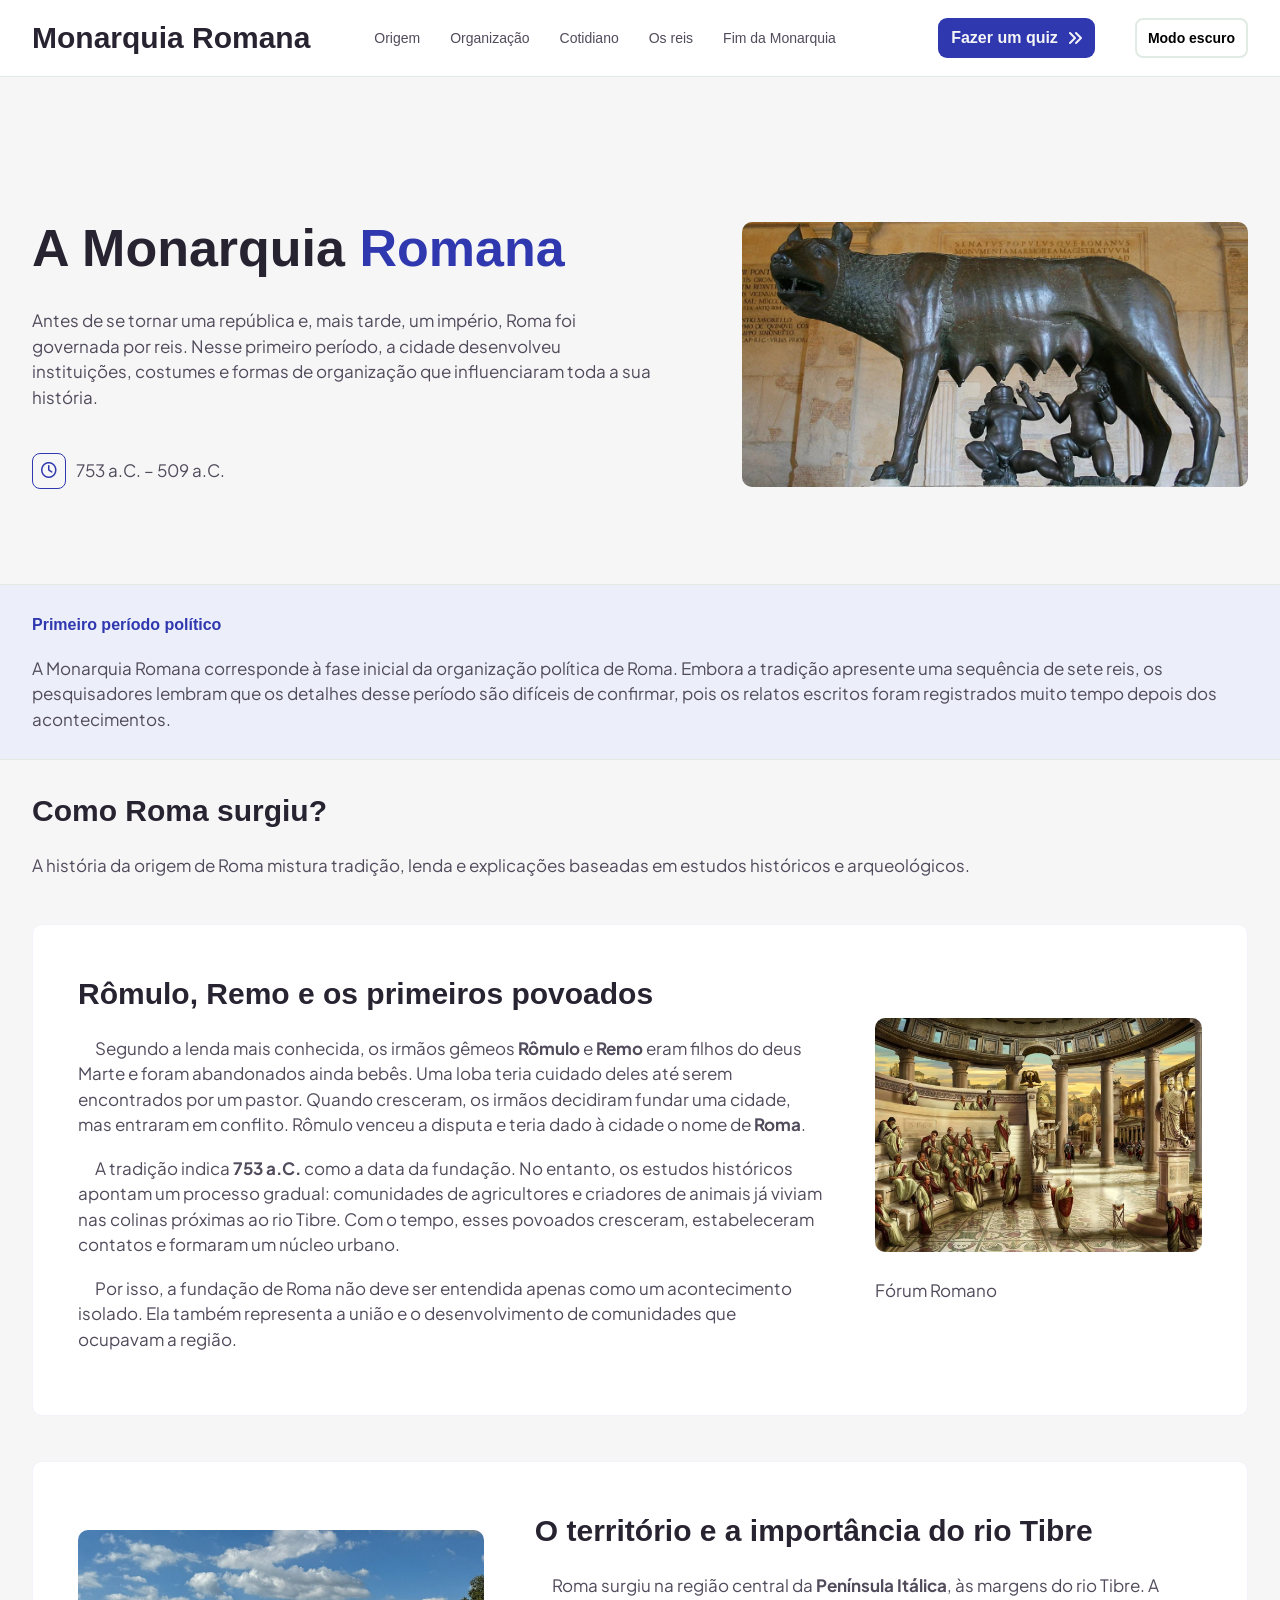
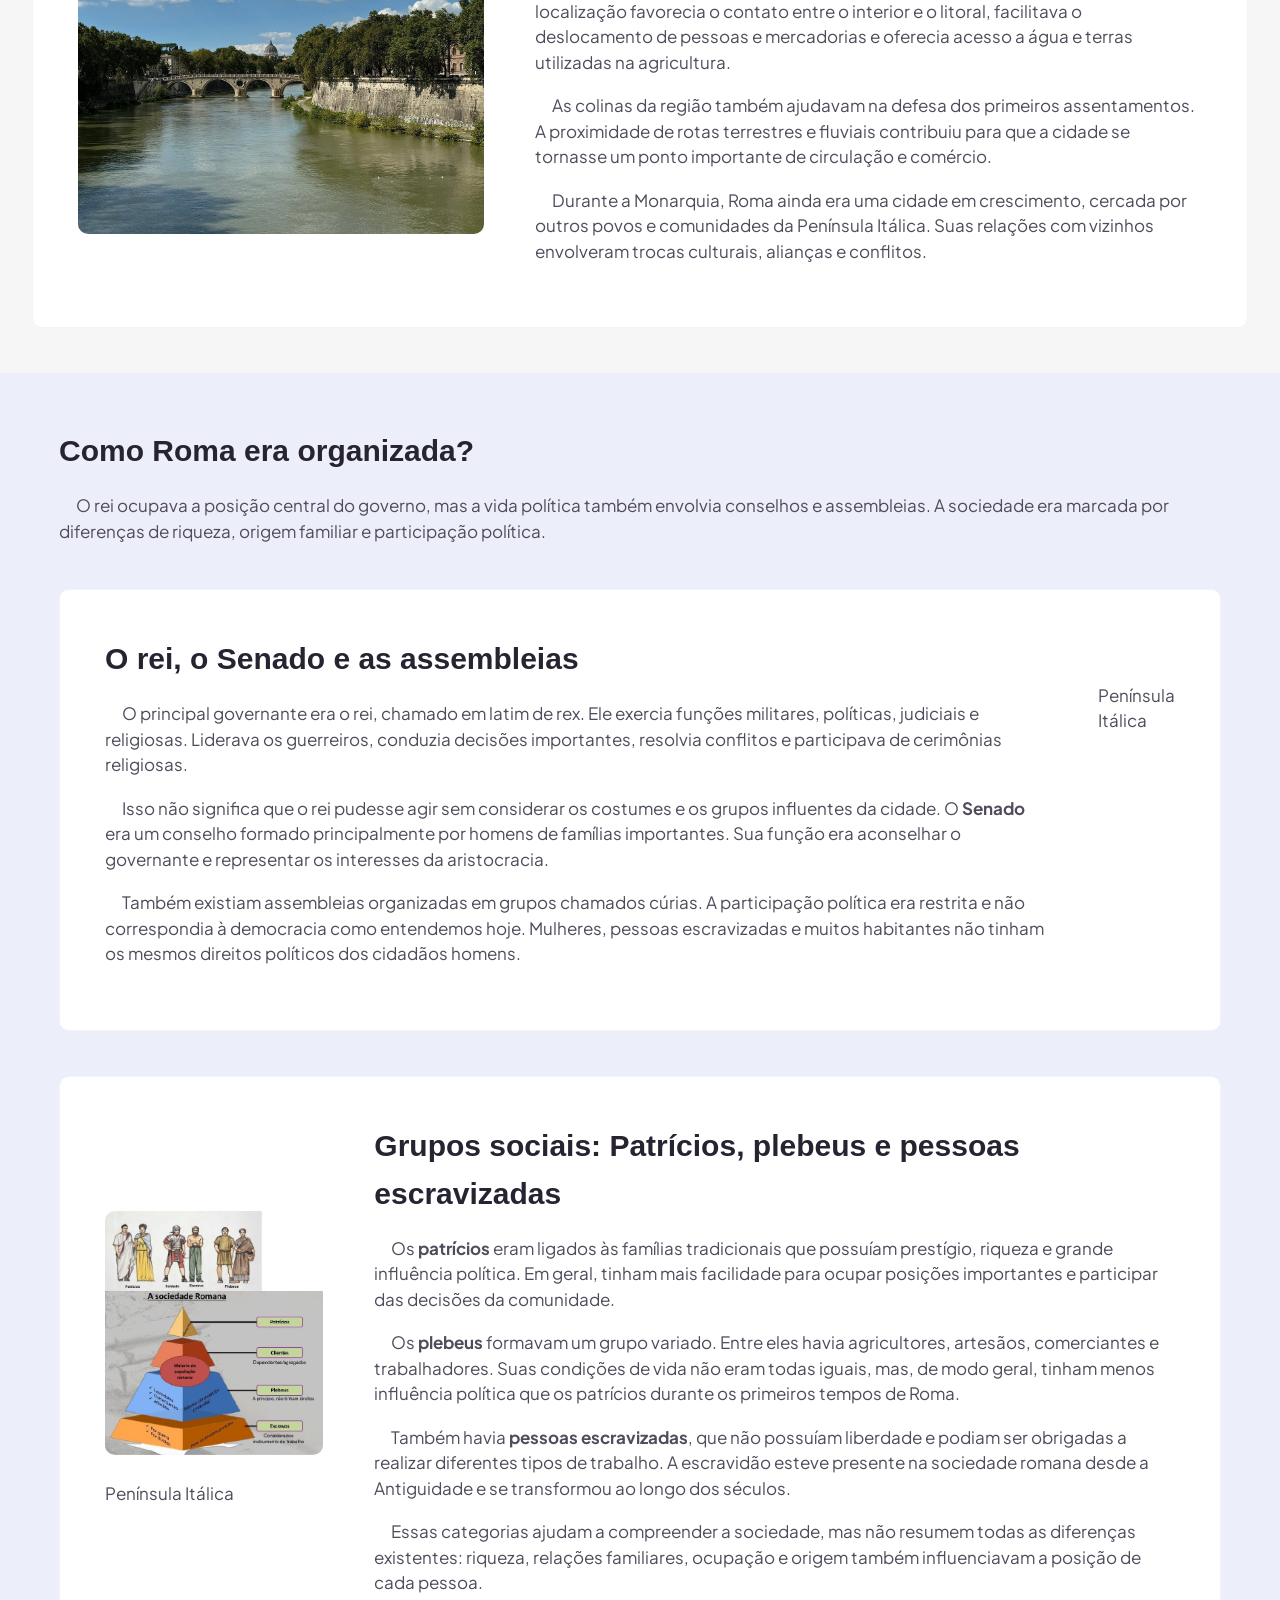
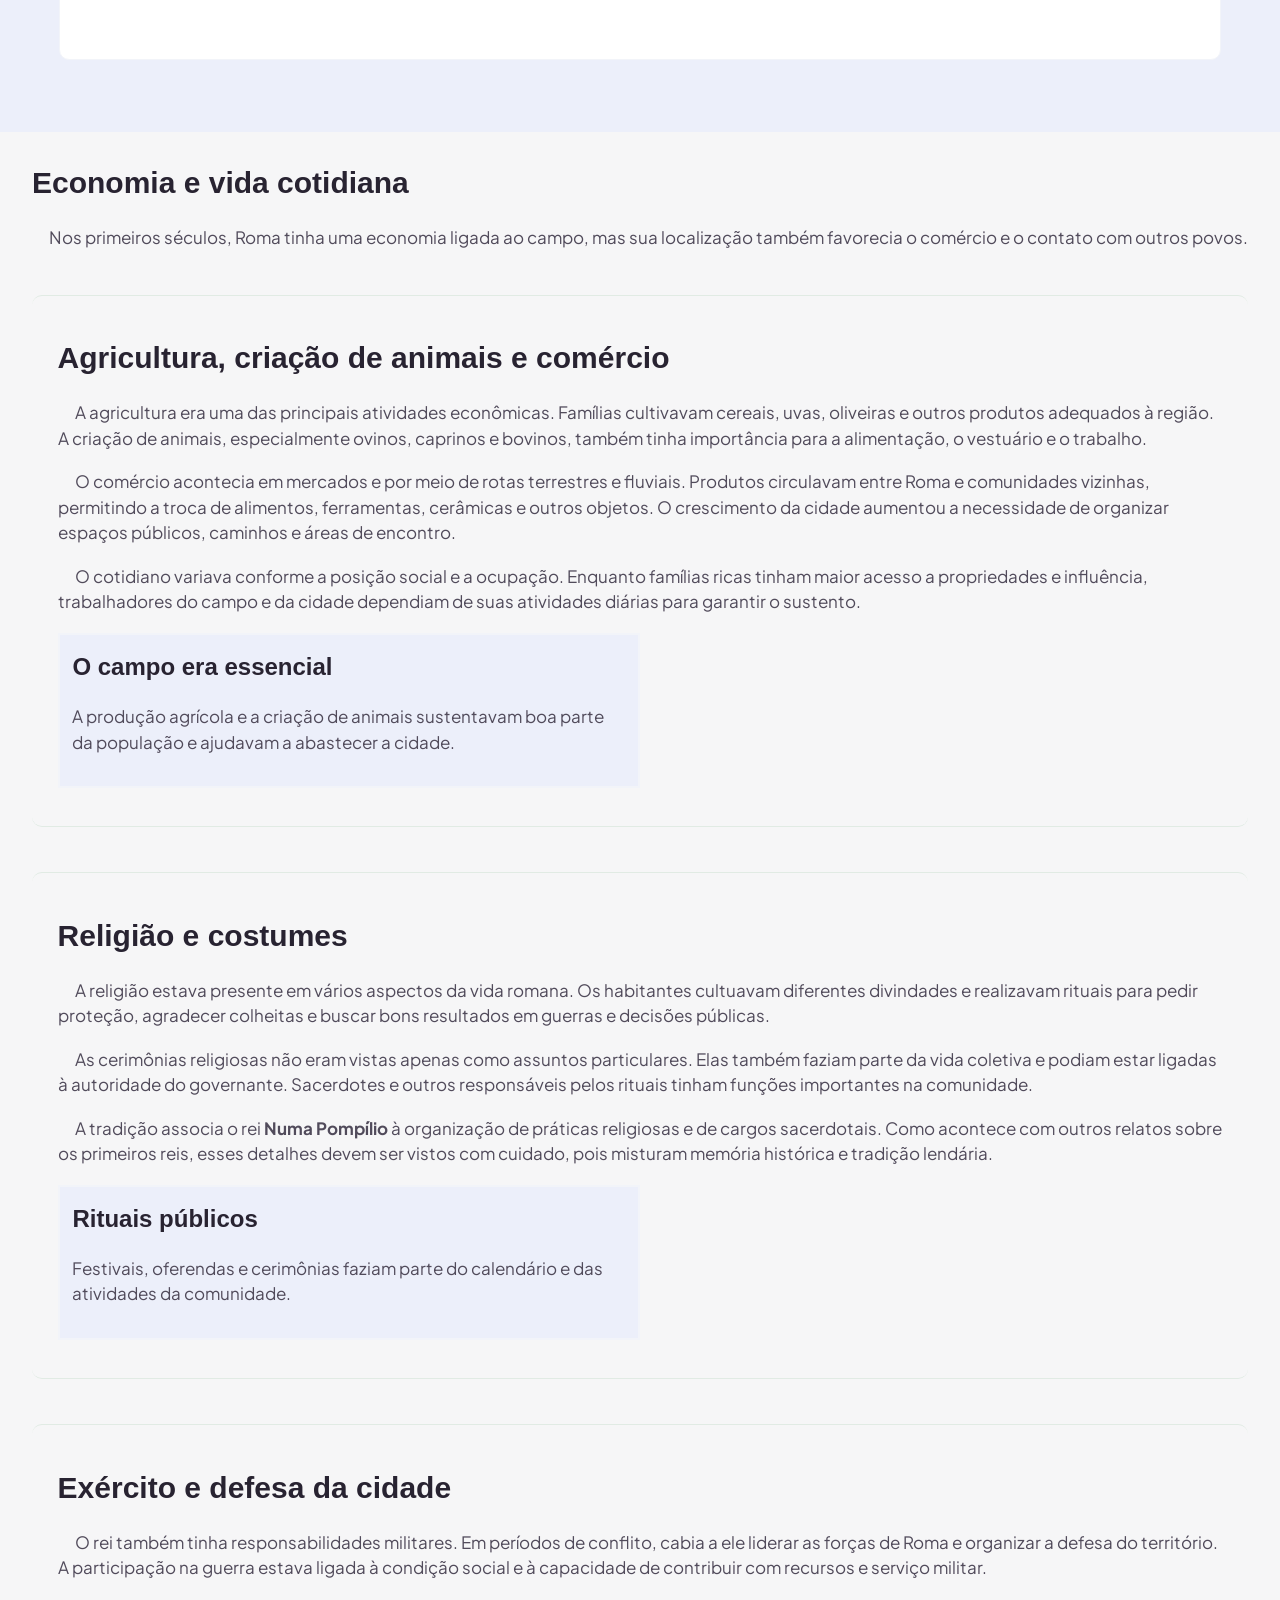
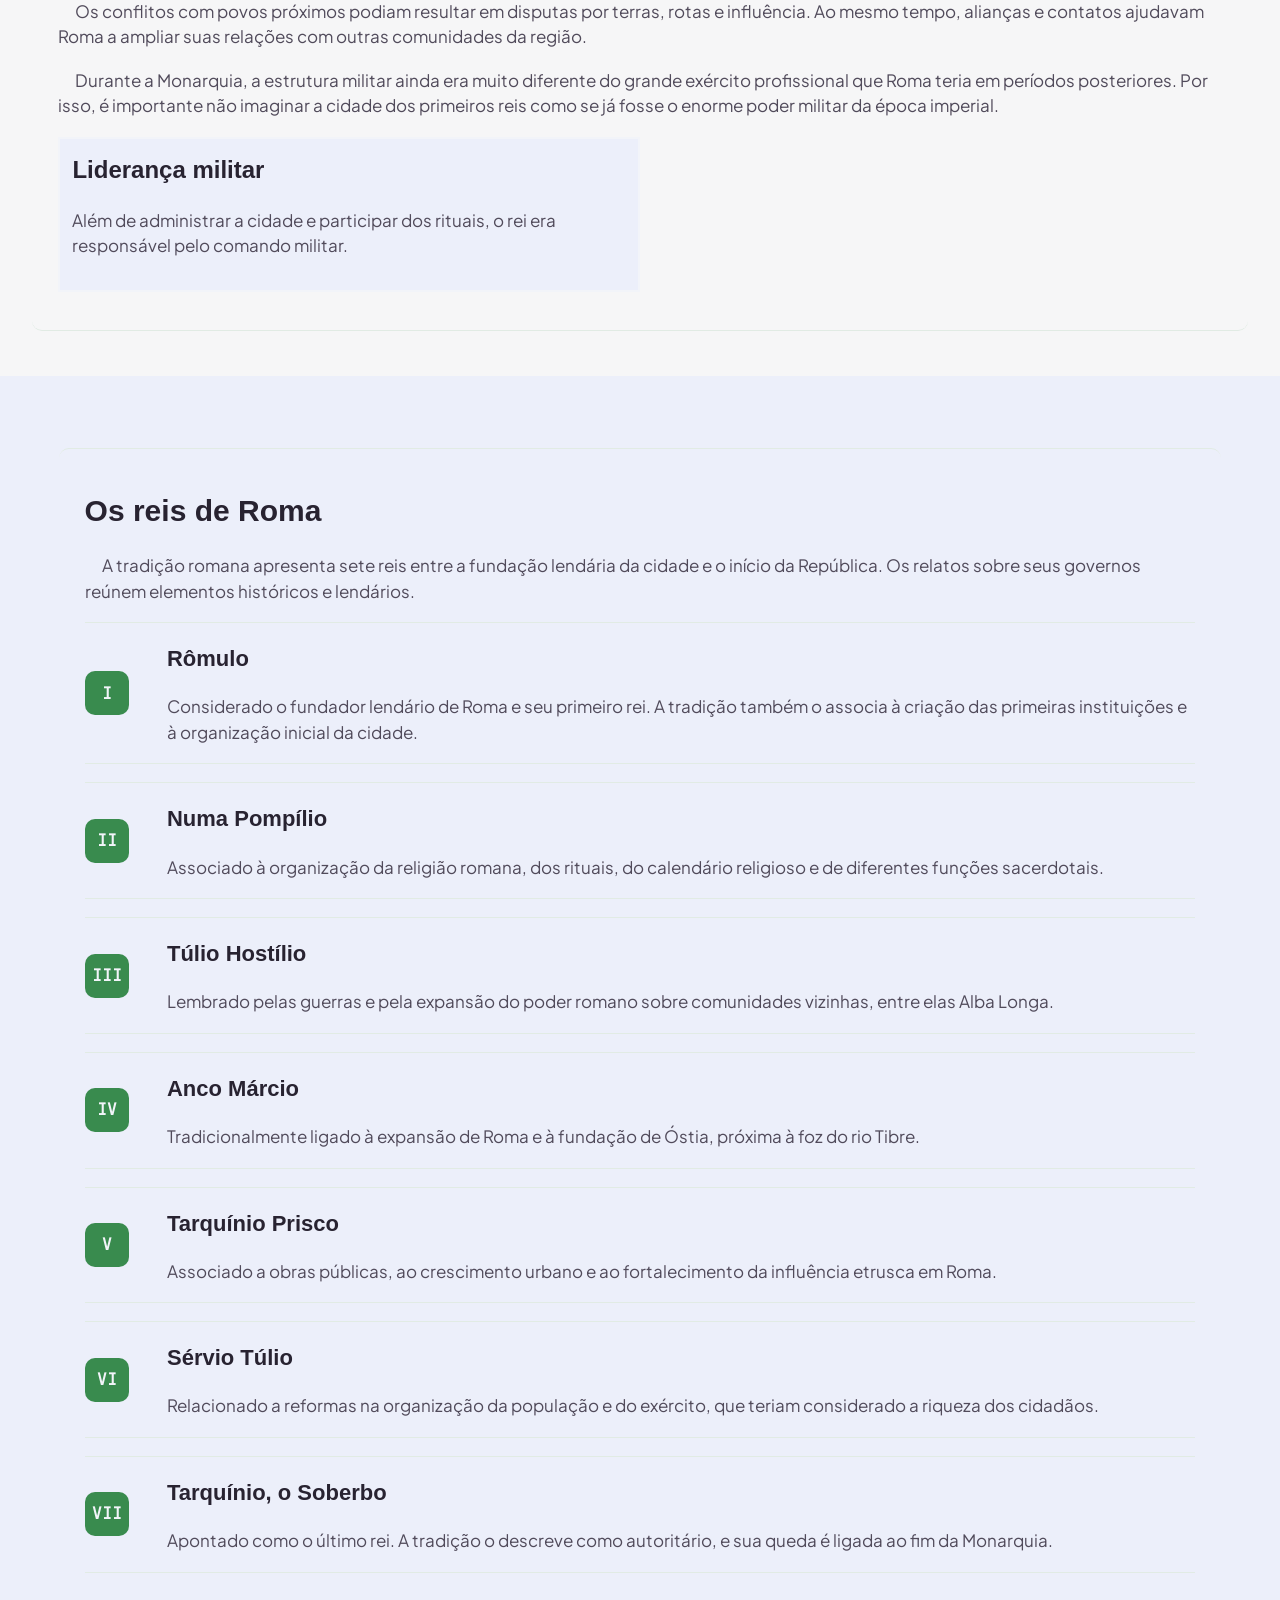
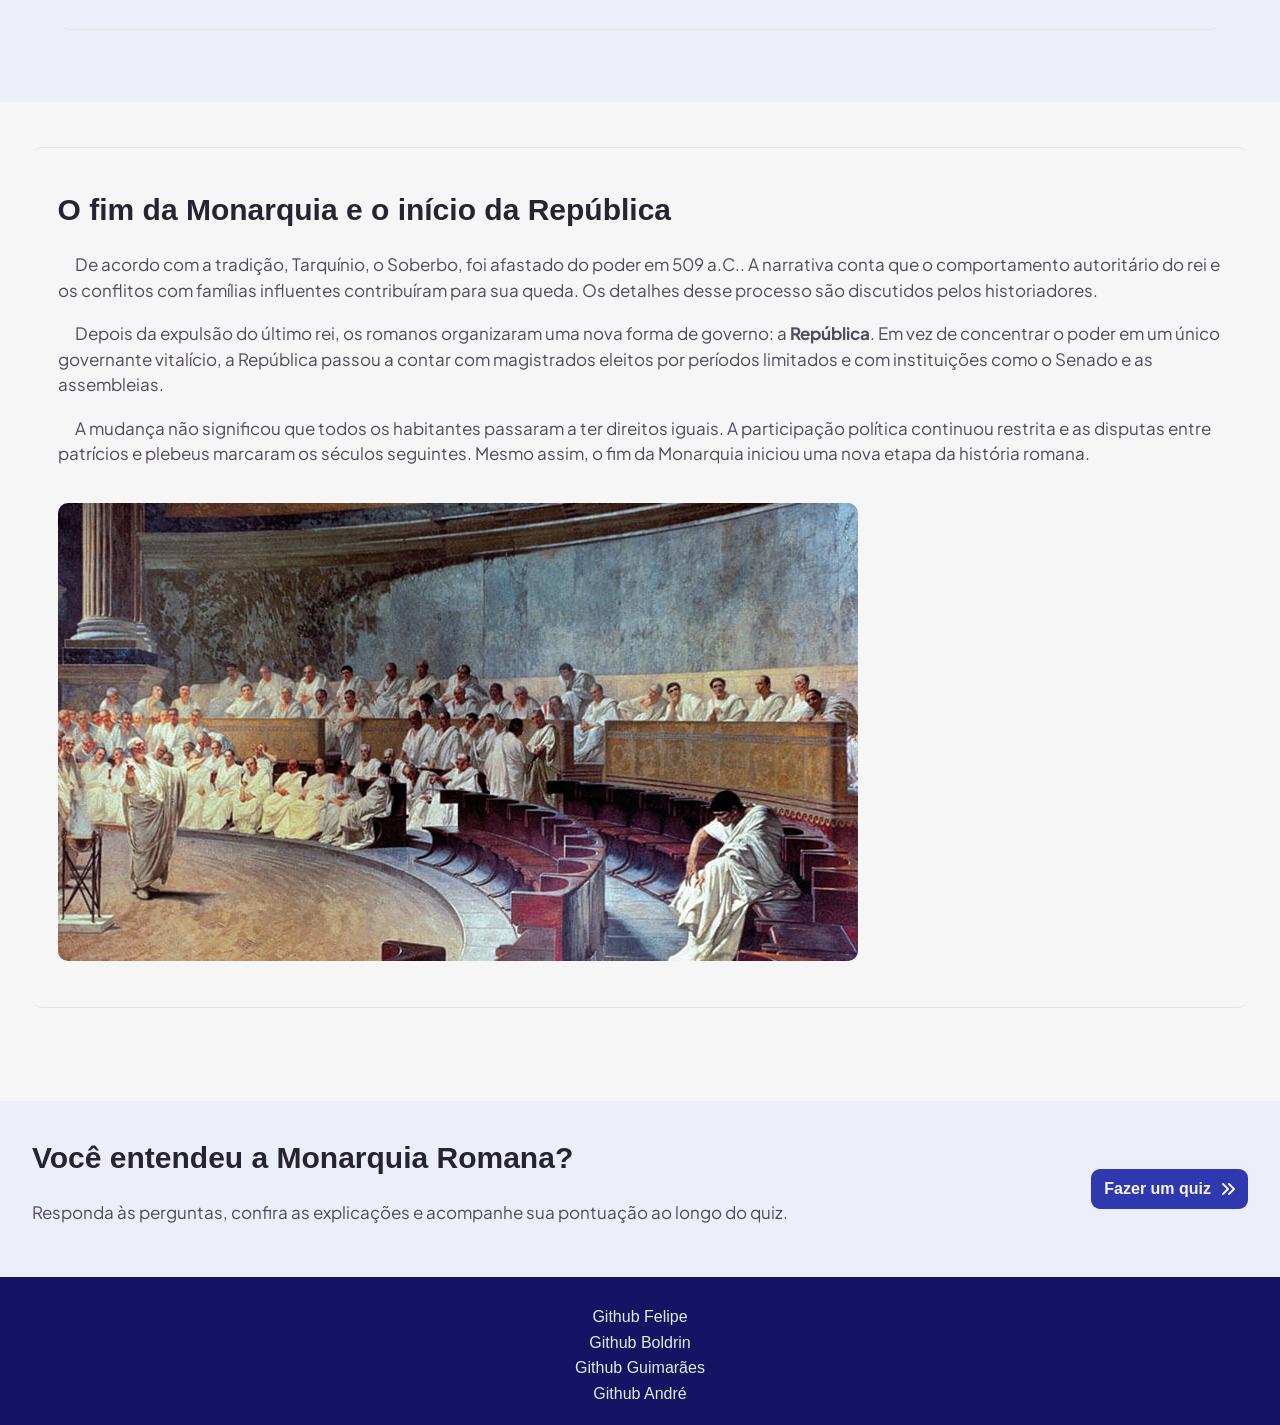
==== index.html @ c28f09ad "first commit" ====
<!DOCTYPE html>
<html lang="en">
<head>
    <meta charset="UTF-8">
    <meta name="viewport" content="width=device-width, initial-scale=1.0">
    <meta name="theme-color" content="#5b4388">
    <title>Monarquia Romana</title>
    <link rel="stylesheet" href="https://cdnjs.cloudflare.com/ajax/libs/font-awesome/6.0.0/css/all.min.css">
    <link rel="stylesheet" href="styles/style.css">
    <link href="https://fonts.googleapis.com/css2?family=Plus+Jakarta+Sans:wght@400;500;600;700;800&display=swap" rel="stylesheet">
    <link href="jetbrains-mono-var-latin.woff2" as="font" type="font/woff2" crossorigin>
    <script src="script.js" defer></script>
</head>

<body>

    <header>
        <div class="header-inner">
            <div class="header-title">
                <a href="#inicio"> <h2>Monarquia Romana</h2> </a>
            </div>
            
            <nav class="main-nav">
                <a href="#origem" class="nav-links">Origem</a>
                <a href="#organizacao" class="nav-links">Organização</a>
                <a href="#cotidiano" class="nav-links">Cotidiano</a>
                <a href="#reis" class="nav-links">Os reis</a>
                <a href="#fim-monarquia" class="nav-links">Fim da Monarquia</a>
            </nav>
            
            <div class="header-actions">
                <a href="quiz.html" class="quiz-nav-button">
                    Fazer um quiz
                    <i class="fa-solid fa-angles-right"></i>
                </a>

                <button class="theme-toggle" id="themeToggle" type="button" aria-label="Ativar modo escuro" aria-pressed="false">
                    
                    <span class="theme-label">Modo escuro</span>
                </button>
            </div>
        </div>
    </header>


    <main class="conteudo">

        <section class="introducao" id="inicio">
            
            <div class="introducao-content">
                <h1 class="titulo">A Monarquia <span class="introducao-title">Romana</span></h1>
                <p>Antes de se tornar uma república e, mais tarde, um império, Roma foi governada por reis. Nesse primeiro período, a cidade desenvolveu instituições, costumes e formas de organização que influenciaram toda a sua história.</p>
                
                <div class="periodo">
                    <div class="periodo-clock">
                        <i class="fa-regular fa-clock"></i>
                    </div>
                    <p>753 a.C. – 509 a.C.</p>
                </div>

            </div>
            
            <div class="introducao-img">
                <img src="assets/images/loba.png"></img>
            </div>
        </section>


        <div class="separador">
            <section>
                <h3>Primeiro período político</h3>
                <p>A Monarquia Romana corresponde à fase inicial da organização política de Roma. Embora a tradição apresente uma sequência de sete reis, os pesquisadores lembram que os detalhes desse período são difíceis de confirmar, pois os relatos escritos foram registrados muito tempo depois dos acontecimentos.</p>
            </section>
        </div>


        <section id="origem">
            <h2>Como Roma surgiu?</h2>
            <p>A história da origem de Roma mistura tradição, lenda e explicações baseadas em estudos históricos e arqueológicos.</p>

            <div class="card">
                <div class="card-text">
                    <h2 class="card-title">Rômulo, Remo e os primeiros povoados</h2>
                    <p>&emsp;Segundo a lenda mais conhecida, os irmãos gêmeos <strong>Rômulo</strong> e <strong>Remo</strong> eram filhos do deus Marte e foram abandonados ainda bebês. Uma loba teria cuidado deles até serem encontrados por um pastor. Quando cresceram, os irmãos decidiram fundar uma cidade, mas entraram em conflito. Rômulo venceu a disputa e teria dado à cidade o nome de <strong>Roma</strong>.</p>
                    <p>&emsp;A tradição indica <strong>753 a.C.</strong> como a data da fundação. No entanto, os estudos históricos apontam um processo gradual: comunidades de agricultores e criadores de animais já viviam nas colinas próximas ao rio Tibre. Com o tempo, esses povoados cresceram, estabeleceram contatos e formaram um núcleo urbano.</p>
                    <p>&emsp;Por isso, a fundação de Roma não deve ser entendida apenas como um acontecimento isolado. Ela também representa a união e o desenvolvimento de comunidades que ocupavam a região.</p>
                </div>

                <div class="card-img">
                    <img src="assets/images/salao.jpeg">
                    <p class="img-sub">Fórum Romano</p>
                </div>
            </div>


            <div class="card">
                <div class="card-img">
                    <img src="assets/images/ponte.jpeg">
                    <p class="img-sub"></p>
                </div>

                <div class="card-text">
                    
                    <h2 class="card-title">O território e a importância do rio Tibre</h2>
                    <p>&emsp;Roma surgiu na região central da <strong>Península Itálica</strong>, às margens do rio Tibre. A localização favorecia o contato entre o interior e o litoral, facilitava o deslocamento de pessoas e mercadorias e oferecia acesso a água e terras utilizadas na agricultura.</p>
                    <p>&emsp;As colinas da região também ajudavam na defesa dos primeiros assentamentos. A proximidade de rotas terrestres e fluviais contribuiu para que a cidade se tornasse um ponto importante de circulação e comércio. </p>
                    <p>&emsp;Durante a Monarquia, Roma ainda era uma cidade em crescimento, cercada por outros povos e comunidades da Península Itálica. Suas relações com vizinhos envolveram trocas culturais, alianças e conflitos.</p>
                </div>

            </div>
        </section>
        
        <div class="card-cluster">
            <section id="organizacao">
                
                <h2>Como Roma era organizada?</h2>
                <p>&emsp;O rei ocupava a posição central do governo, mas a vida política também envolvia conselhos e assembleias. A sociedade era marcada por diferenças de riqueza, origem familiar e participação política.</p>
                
                <div class="card-alt">
                    
                    <div class="card-text">
                        <h2 class="card-title">O rei, o Senado e as assembleias</h2>
                        <p>&emsp;O principal governante era o rei, chamado em latim de rex. Ele exercia funções militares, políticas, judiciais e religiosas. Liderava os guerreiros, conduzia decisões importantes, resolvia conflitos e participava de cerimônias religiosas.</p>
                        <p>&emsp;Isso não significa que o rei pudesse agir sem considerar os costumes e os grupos influentes da cidade. O <strong>Senado</strong> era um conselho formado principalmente por homens de famílias importantes. Sua função era aconselhar o governante e representar os interesses da aristocracia.</p>
                        <p>&emsp;Também existiam assembleias organizadas em grupos chamados cúrias. A participação política era restrita e não correspondia à democracia como entendemos hoje. Mulheres, pessoas escravizadas e muitos habitantes não tinham os mesmos direitos políticos dos cidadãos homens.</p>
                    </div>
                    
                    <div class="card-img">
                        
                        <p class="img-sub">Península Itálica</p>
                    </div>
                    
                </div>
                
                <div class="card-alt">
                    <div class="card-img">
                        <img src="assets/images/piramidesocial.jpeg">
                        <p class="img-sub">Península Itálica</p>
                    </div>
                    
                    <div class="card-text">
                        <h2 class="card-title">Grupos sociais: Patrícios, plebeus e pessoas escravizadas</h2>
                        <p>&emsp;Os <strong>patrícios</strong> eram ligados às famílias tradicionais que possuíam prestígio, riqueza e grande influência política. Em geral, tinham mais facilidade para ocupar posições importantes e participar das decisões da comunidade.</p>
                        <p>&emsp;Os <strong>plebeus</strong> formavam um grupo variado. Entre eles havia agricultores, artesãos, comerciantes e trabalhadores. Suas condições de vida não eram todas iguais, mas, de modo geral, tinham menos influência política que os patrícios durante os primeiros tempos de Roma.</p>
                        <p>&emsp;Também havia <strong>pessoas escravizadas</strong>, que não possuíam liberdade e podiam ser obrigadas a realizar diferentes tipos de trabalho. A escravidão esteve presente na sociedade romana desde a Antiguidade e se transformou ao longo dos séculos.</p>
                        <p>&emsp;Essas categorias ajudam a compreender a sociedade, mas não resumem todas as diferenças existentes: riqueza, relações familiares, ocupação e origem também influenciavam a posição de cada pessoa.</p>
                    </div>
                    
                </div>
            </section>
        </div>


        <section id="cotidiano">
            <h2>Economia e vida cotidiana</h2>
            <p>&emsp;Nos primeiros séculos, Roma tinha uma economia ligada ao campo, mas sua localização também favorecia o comércio e o contato com outros povos.</p>
        
            <div class="info-div">
                <div class="info-text">
                    <h2>Agricultura, criação de animais e comércio</h2>
                    <p>&emsp;A agricultura era uma das principais atividades econômicas. Famílias cultivavam cereais, uvas, oliveiras e outros produtos adequados à região. A criação de animais, especialmente ovinos, caprinos e bovinos, também tinha importância para a alimentação, o vestuário e o trabalho.</p>
                    <p>&emsp;O comércio acontecia em mercados e por meio de rotas terrestres e fluviais. Produtos circulavam entre Roma e comunidades vizinhas, permitindo a troca de alimentos, ferramentas, cerâmicas e outros objetos. O crescimento da cidade aumentou a necessidade de organizar espaços públicos, caminhos e áreas de encontro.</p>
                    <p>&emsp;O cotidiano variava conforme a posição social e a ocupação. Enquanto famílias ricas tinham maior acesso a propriedades e influência, trabalhadores do campo e da cidade dependiam de suas atividades diárias para garantir o sustento.</p>
                </div>
                
                <div class="info-mini">
                    <h2>O campo era essencial</h2>
                    <p>A produção agrícola e a criação de animais sustentavam boa parte da população e ajudavam a abastecer a cidade.</p>
                </div>
            </div>

            <div class="info-div">
                <div class="info-text">
                    <h2>Religião e costumes</h2>
                    <p>&emsp;A religião estava presente em vários aspectos da vida romana. Os habitantes cultuavam diferentes divindades e realizavam rituais para pedir proteção, agradecer colheitas e buscar bons resultados em guerras e decisões públicas.</p>
                    <p>&emsp;As cerimônias religiosas não eram vistas apenas como assuntos particulares. Elas também faziam parte da vida coletiva e podiam estar ligadas à autoridade do governante. Sacerdotes e outros responsáveis pelos rituais tinham funções importantes na comunidade.</p>
                    <p>&emsp;A tradição associa o rei <strong>Numa Pompílio</strong> à organização de práticas religiosas e de cargos sacerdotais. Como acontece com outros relatos sobre os primeiros reis, esses detalhes devem ser vistos com cuidado, pois misturam memória histórica e tradição lendária.</p>
                </div>

                <div class="info-mini">
                    <h2>Rituais públicos</h2>
                    <p>Festivais, oferendas e cerimônias faziam parte do calendário e das atividades da comunidade.</p>
                </div>
            </div>

             <div class="info-div">
                <div class="info-text">
                    <h2>Exército e defesa da cidade</h2>
                    <p>&emsp;O rei também tinha responsabilidades militares. Em períodos de conflito, cabia a ele liderar as forças de Roma e organizar a defesa do território. A participação na guerra estava ligada à condição social e à capacidade de contribuir com recursos e serviço militar.</p>
                    <p>&emsp;Os conflitos com povos próximos podiam resultar em disputas por terras, rotas e influência. Ao mesmo tempo, alianças e contatos ajudavam Roma a ampliar suas relações com outras comunidades da região.</p>
                    <p>&emsp;Durante a Monarquia, a estrutura militar ainda era muito diferente do grande exército profissional que Roma teria em períodos posteriores. Por isso, é importante não imaginar a cidade dos primeiros reis como se já fosse o enorme poder militar da época imperial.</p>
                </div>

                <div class="info-mini">
                    <h2>Liderança militar</h2>
                    <p>Além de administrar a cidade e participar dos rituais, o rei era responsável pelo comando militar.</p>
                </div>
            </div>

        </section>

        <div class="info-cluster">

            <section id="reis">
                <div class="info-div-alt">
                    
                    <div class="info-text">
                        <h2>Os reis de Roma</h2>
                        <p>&emsp;A tradição romana apresenta sete reis entre a fundação lendária da cidade e o início da República. Os relatos sobre seus governos reúnem elementos históricos e lendários.</p>
                    </div>
                    
                    <div class="info-list"> 
                        <div class="reis">
                            <div class="numero-romano">
                                <h3>I</h3>
                            </div>
                            
                            <div>
                                <h2>Rômulo</h2>
                                <p>Considerado o fundador lendário de Roma e seu primeiro rei. A tradição também o associa à criação das primeiras instituições e à organização inicial da cidade.</p>
                            </div>
                        </div>
                        
                        
                        <div class="reis">
                            <div class="numero-romano">
                                <h3>II</h3>
                            </div>
                            
                            <div>
                                <h2>Numa Pompílio</h2>
                                <p>Associado à organização da religião romana, dos rituais, do calendário religioso e de diferentes funções sacerdotais.</p>
                            </div>
                        </div>
                        
                        
                        <div class="reis">
                            <div class="numero-romano">
                                <h3>III</h3>
                            </div>
                            
                            <div>
                                <h2>Túlio Hostílio</h2>
                                <p>Lembrado pelas guerras e pela expansão do poder romano sobre comunidades vizinhas, entre elas Alba Longa.</p>
                            </div>
                        </div>
                        
                        
                        <div class="reis">
                            <div class="numero-romano">
                                <h3>IV</h3>
                            </div>
                            
                            <div>
                                <h2>Anco Márcio</h2>
                                <p>Tradicionalmente ligado à expansão de Roma e à fundação de Óstia, próxima à foz do rio Tibre.</p>
                            </div>
                        </div>
                        
                        
                        <div class="reis">
                            <div class="numero-romano">
                                <h3>V</h3>
                            </div>
                            
                            <div>
                                <h2>Tarquínio Prisco</h2>
                                <p>Associado a obras públicas, ao crescimento urbano e ao fortalecimento da influência etrusca em Roma.</p>
                            </div>
                        </div>
                        
                        
                        <div class="reis">
                            <div class="numero-romano">
                                <h3>VI</h3>
                            </div>
                            
                            <div>
                                <h2>Sérvio Túlio</h2>
                                <p>Relacionado a reformas na organização da população e do exército, que teriam considerado a riqueza dos cidadãos.</p>
                            </div>
                        </div>
                        
                        
                        <div class="reis">
                            <div class="numero-romano">
                                <h3>VII</h3>
                            </div>
                            
                            <div>
                                <h2>Tarquínio, o Soberbo</h2>
                                <p>Apontado como o último rei. A tradição o descreve como autoritário, e sua queda é ligada ao fim da Monarquia.</p>
                            </div>
                        </div>

                    </div>
                </div>
            </section>
        </div>

        <section id="fim-monarquia">
            <div class="info-div">
                <div class="info-text">
                    <h2>O fim da Monarquia e o início da República</h2>
                    <p>&emsp;De acordo com a tradição, Tarquínio, o Soberbo, foi afastado do poder em 509 a.C.. A narrativa conta que o comportamento autoritário do rei e os conflitos com famílias influentes contribuíram para sua queda. Os detalhes desse processo são discutidos pelos historiadores.</p>
                    <p>&emsp;Depois da expulsão do último rei, os romanos organizaram uma nova forma de governo: a <strong>República</strong>. Em vez de concentrar o poder em um único governante vitalício, a República passou a contar com magistrados eleitos por períodos limitados e com instituições como o Senado e as assembleias.</p>
                    <p>&emsp;A mudança não significou que todos os habitantes passaram a ter direitos iguais. A participação política continuou restrita e as disputas entre patrícios e plebeus marcaram os séculos seguintes. Mesmo assim, o fim da Monarquia iniciou uma nova etapa da história romana.</p>
                </div>
                
                <div class="fim-img">
                    <img src="assets/images/roma-republicana.jpg">
                </div>
            </div>

        </section>

    </main>

    <footer>
        <div class="footer-to-quiz">

            <section class="to-quiz">
                <div>
                    <h2>Você entendeu a Monarquia Romana?</h2>
                    <p>Responda às perguntas, confira as explicações e acompanhe sua pontuação ao longo do quiz.</p>
                </div>
                
                <a href="quiz.html" class="quiz-nav-button" id="footer-btn">
                    Fazer um quiz
                    <i class="fa-solid fa-angles-right"></i>
                </a>
            </section>
        </div>

        <div class="creditos">
            <section class="footer-creditos">
                <a href="#" class="footer-links">Github Felipe</a>
                <a href="#" class="footer-links">Github Boldrin</a>
                <a href="#" class="footer-links">Github Guimarães</a>
                <a href="#" class="footer-links">Github André</a>
            </section>
        </div>
    </footer>

</body>
</html>
---- styles/style.css ----
:root {
    color-scheme: light;

    --page: #f6f6f7;
    --superficie: #ffffff;
    --sorvete: #f2f8ff;
    --sorvete-alt: #f6faffea;
    --superficie-soft: #eceffa;
    --superficie-strong: #e2e2f2;
    --negrito: #282331;
    --texto: #514b5b;
    --texto-muted: #777181;
    --line: #e1ebe4;
    --nirple: #0d7223cc;
    --blue: #2f38af;
    --blue-deep: #151363;
    --blue-mid: #2f39ca;
    --blue-pale: #f2f4f9;
    --blue-wash: #e8f4f5;
    --light-blue: #398fff;
}

:root[data-theme="dark"] {
    color-scheme: dark;

    --page: #0D1117;
    --superficie: #121D2F; 
    --sorvete: #041d3a7c;
    --sorvete-alt: #052146a9;
    --superficie-soft: #121A3D;
    --superficie-strong: #e2e2f2;
    --negrito: #f3eff8;
    --texto: #ddd8e4;
    --texto-muted: #a9a1b4;
    --line: #214981;
    --nirple: #0d7223cc;
    --blue: #398fff;
    --blue-deep: #151363;
    --blue-mid: #2f39ca;
    --blue-pale: #141e36;
    --blue-wash: #e8f4f5;
    --light-blue: #67a8fd;
}

@font-face {
  font-family: 'JetBrains Mono';
  src: url('./fonts/jetbrains-mono-var-latin.woff2') format('woff2');
  font-weight: normal;
  font-style: normal;
}

/* Fontes: 
font-family: "Trebuchet MS", Arial, sans-serif; 
font-family: "Segoe UI", Arial, sans-serif; 
font-family: 'Plus Jakarta Sans';
*/

* {
    margin: 0;
    padding: 0;
    box-sizing: border-box;
}

html {
    scroll-behavior: smooth; 
    -webkit-font-smoothing: antialiased;
}

body {      
    line-height: 1.6;
    -webkit-font-smoothing: antialiased;
    font-family: "Segoe UI", Arial, sans-serif;
    background-color: var(--page);
}

a{
    text-decoration: none;
}

p{
    color: var(--texto);
    font-size: 17px;
    font-family: 'Plus Jakarta Sans';
    line-height: 1.5em;
    margin: 2vh 0;
}

h1{
    color: var(--negrito);
}

h2{
    color: var(--negrito);
    font-size: 30px;
    font-family: "Trebuchet MS", Arial, sans-serif; 
    transition: font-size 0.35s;
    cursor:default;
}

h2:hover{
    font-size: 31px;
}

h3{
    color: var(--blue);
    font-size: 16px;
    
    cursor: default;
    
}

img{
    width: 100%;
    height: auto;
    border-radius: 10px;
    object-fit: cover;
}

/* -------------------------- cabeçalho ------------------------- */

header{
    position: sticky;
    z-index: 50;
    top: 0;
    border-bottom: 1px solid var(--line);
    background-color: var(--superficie);
}

.header-inner{
    width: min(1320px, calc(100% - 64px));
    display: flex;
    justify-content: space-between;
    align-items: center;
    min-height: 76px;
    margin: 0 auto;
    gap: 28px;
}

.header-title a{
    font-family: "Trebuchet MS", Arial, sans-serif; 
}

.header-title h2{
    transition: color 0.2s, font-size 0.2s;
    cursor: pointer;

}

.header-title h2:hover{
    color: var(--blue);
    font-size: 31px;
}

.main-nav{
    width: 500px;
    display: flex;
    gap: 30px;
}

.nav-links{
    display: flex;
    flex-direction: row;
    text-align: center;
    color: var(--texto);
    font-weight: 500;
    font-size: 14px;
    transition: color 0.2s;
    
}

.nav-links:hover{
    color: var(--light-blue);
}

.header-actions{
    display: flex;
    gap: 40px;
}

.quiz-nav-button{
    background-color: var(--blue);
    border-radius: 9px;
    color: #f5f5f5;
    font-weight: 600;
    display: flex;
    justify-content: center;
    align-items: center;
    gap: 10px;
    padding: 7px 13px;
    transition: background 0.2s;
}

.quiz-nav-button:hover{
    background-color: var(--blue-mid);
}

.theme-toggle{
    display: flex;
    min-height: 40px;
    align-items: center;
    gap: 8px;
    padding: 8px 11px;
    border: 2px solid var(--line);
    border-radius: 8px;
    background: var(--superficie);
    cursor: pointer;
    color: var(--negrito-soft);
    font-size: 14px;
    font-weight: 600;
    transition: color 0.2s, border-color 0.2s;
}

.theme-toggle:hover{
    border-color: var(--blue);
    color: var(--blue);
}



/* -------------------------------- centro da tela -------------------------------- */

main{
    padding: 3rem 0;

}

section{
    width: min(1300px, calc(100% - 64px));
    margin-inline: auto;
    margin: 3vh auto;
    scroll-margin-top: 100px;
}

.titulo{
    font-size: 52px;
    font-family: 'Trebuchet MS', Arial, sans-serif;
    transition: font-size 0.35s;
}

.titulo:hover{
    font-size: 53px;
    cursor: default
}

.introducao{
    display: flex;
    align-items: center;
    gap: 7vw;
}


.introducao-title{
    color: var(--blue);
}


.introducao-content{
    max-width: 620px;
}

.periodo{
    display: flex;
    gap: 10px;
    margin-top: 30px;
    align-items: center;
    cursor: default;
}

.periodo p{
    transition: color 0.2s;
}

.periodo p:hover{
    color: var(--negrito);
}

.periodo-clock{
    border: 1px solid var(--blue);
    border-radius: 8px;
    padding: 4px 8px;
    color: var(--blue);
    font-weight: 100;
    transition: color 0.3s, border-color 0.3s;
}

.periodo-clock:hover{
    color: var(--light-blue);
    border-color: var(--light-blue);
}

.introducao-img{
    min-height: 405px;
    border-radius: 10px;
    display: flex;
    align-items: center;
}


.separador{
    background-color: var(--superficie-soft);
    
    border-top: 1px solid var(--line);
    border-bottom: 1px solid var(--line);
}


.card-cluster{
    background-color: var(--superficie-soft);
    padding: 3vh;
}

.card{
    margin: 5vh auto;
    background-color: var(--superficie);
    padding: 5vh;
    border-radius: 10px;
    border: 1px solid var(--blue-pale);
    display: flex;
    align-items: center;
    gap: 4vw;
    transition: transform 0.3s, box-shadow 0.3s;
}

.card:hover{
    transform: translateY(-3px);
    box-shadow: 0 10px 15px 0 rgba(0,0,0,0.1);
}

.card-img{
    min-height: 290px;
}

.card-alt{
    margin: 5vh auto;
    background-color: var(--superficie);
    padding: 5vh;
    border-radius: 10px;
    border: 1px solid var(--blue-pale);
    display: flex;
    align-items: center;
    gap: 4vw;
    transition: transform 0.3s, box-shadow 0.3s;
}

.card-alt:hover{
    transform: translateY(-3px);
    box-shadow: 0 10px 15px 0 rgba(0,0,0,0.1);

}

.info-cluster{ 
    background-color: var(--superficie-soft);
    padding: 3vh;
}

.info-div{
    padding: 3vw 2vw;
    border-bottom: 1px solid var(--line);
    border-top: 1px solid var(--line);
    margin: 5vh auto;
    transition: box-shadow 0.3s, background 0.3s;
    border-radius: 10px;
}

.info-div:hover{
    background-color: var(--sorvete);
    box-shadow: 0 4px 15px  rgba(26, 25, 25, 0.05);
}

.info-div-alt{
    padding: 3vw 2vw;
    border-bottom: 1px solid var(--line);
    border-top: 1px solid var(--line);
    margin: 5vh auto;
    transition: box-shadow 0.3s, background 0.3s;
    border-radius: 10px;
}

.info-div-alt:hover{
    background-color: var(--sorvete-alt);
    box-shadow: 0 4px 15px  rgba(26, 25, 25, 0.05);
}

.info-mini{
    background-color: var(--superficie-soft);
    padding: 1vw;
    width: 50%;
    justify-self: center;
    border: 2px solid var(--blue-pale);
}

.info-mini h2{
    font-size: 24px;
}

.reis{
    border-bottom: 1px  solid var(--line);
    border-top: 1px solid var(--line);
    display: flex;
    align-items: center;
    gap: 3vw;
    margin-bottom: 2vh;
}

.reis h2{
    font-size: 22px;
    margin-top: 2vh;
}

.numero-romano{
    background-color: var(--nirple);
    border-radius: 10px;
    display: flex;
    height: 44px;
    align-items: center;
    justify-content: center;
}

.numero-romano h3{
    color: var(--blue-pale);
    font-family: "JetBrains Mono", monospace;
    width: 44px;
    text-align: center;
    
}

.fim-img{
    top: 0;
    left: 0;
    height: auto;
    width: 800px; 
    object-fit: cover;
    justify-self: center;
    margin-top: 4vh;
}

.footer-to-quiz{
    background-color: var(--superficie-soft);
    padding: 0.4rem 0;
}

.to-quiz{
    display: flex;
    justify-content: space-between;
    align-items: center;
}

#footer-btn{
    height: 40px;
}

footer{
    background-color: var(--blue-deep);

}
.footer-creditos{
    margin-bottom: 0px;
    padding-bottom: 2vh;
    display: flex;
    flex-direction: column;
    align-items: center;
}

.footer-creditos a{
    color: var(--line);
}





/* ----------  tablets eu acho ---------- */
@media (max-width: 768px) {
    
    section {
        width: calc(100% - 32px);   /* sobrescreve min(1320px, 100% - 64px) finalmente socorro Deus*/
    }

    main {
        padding: 1.5rem 0;
    }

    /* ----- cabeçalho ----- */
    
    .header-inner {
        width: calc(100% - 32px);   
        flex-wrap: wrap;
        min-height: 0;
        padding: 10px 0;
        gap: 8px 16px;
    }

    .header-title {
        flex: 1 1 auto;
    }

    
    .header-title h2, .header-title h2:hover {
        font-size: 22px;
    }

    .header-actions {
        gap: 10px;
    }

    .quiz-nav-button {
        font-size: 14px;
        white-space: nowrap;
    }

    .theme-toggle {
        min-height: 36px;
        font-size: 13px;
        white-space: nowrap;
    }
    /* eureka */
    .main-nav {
        order: 3;
        width: 100%;
        gap: 22px;
        overflow-x: auto;
        white-space: nowrap;
        padding-bottom: 4px;
        scrollbar-width: none;
    }

    .main-nav::-webkit-scrollbar {
        display: none;                   
    }
    /* cabou a eureka */

    .nav-links {
        flex-shrink: 0;
    }

    section {
        scroll-margin-top: 130px;
    }


    
    .titulo, .titulo:hover {
        font-size: 38px;
    }

    h2, h2:hover {
        font-size: 28px;
    }

    
    .introducao {
        flex-direction: column;
        gap: 24px;
    }

    .introducao-content {
        max-width: 100%;
    }

    
    .introducao-img {
        min-height: 0;
        width: 100%;
        max-width: 380px;
        justify-content: center;
    }

    /* ---------- centro da tela ---------------- */
    .card-cluster{
        padding: 12px;
    }

    .info-cluster {
        padding: 12px;
    }

    .card, .card-alt {
        flex-direction: column;
        align-items: stretch;
        gap: 20px;
        padding: 20px;
        margin: 3vh auto;
    }

    
    .card-img {
        min-height: 0;
        width: 100%;
    }


    .info-div, .info-div-alt {
        padding: 20px 16px;
        margin: 3vh auto;
    }

    .info-mini {
        width: 100%;
        padding: 16px;
        margin-top: 16px;
    }

    .info-mini h2, .info-mini h2:hover {
        font-size: 22px;
    }

    .reis {
        gap: 16px;
        align-items: flex-start;
        padding: 10px 0;
    }

    .reis h2, .reis h2:hover {
        font-size: 20px;
        margin-top: 0;
    }

    .numero-romano {
        flex-shrink: 0;
        width: 44px;
    }


    .fim-img {
        width: 100%;
        margin-top: 16px;
    }

    /* ------------- footer ----------- */

    .to-quiz {
        flex-direction: column;
        align-items: flex-start;
        gap: 16px;
    }

    #footer-btn {
        width: 100%;
    }
}


/* ---------------- celular ----------- */
@media (max-width: 480px) {

    
    p {
        font-size: 16px;
    }

    .titulo,
    .titulo:hover {
        font-size: 32px;
    }

    h2,
    h2:hover {
        font-size: 24px;
    }

    .header-title h2,
    .header-title h2:hover {
        font-size: 19px;
    }

    .header-actions .quiz-nav-button {
        display: none;
    }

    .card, .card-alt {
        padding: 16px;
    }

    .info-div, .info-div-alt {
        padding: 16px 12px;
    }

    .info-mini h2, .info-mini h2:hover {
        font-size: 20px;
    }

    .reis h2, .reis h2:hover {
        font-size: 18px;
    }

    .periodo {
        margin-top: 20px;
    }
}
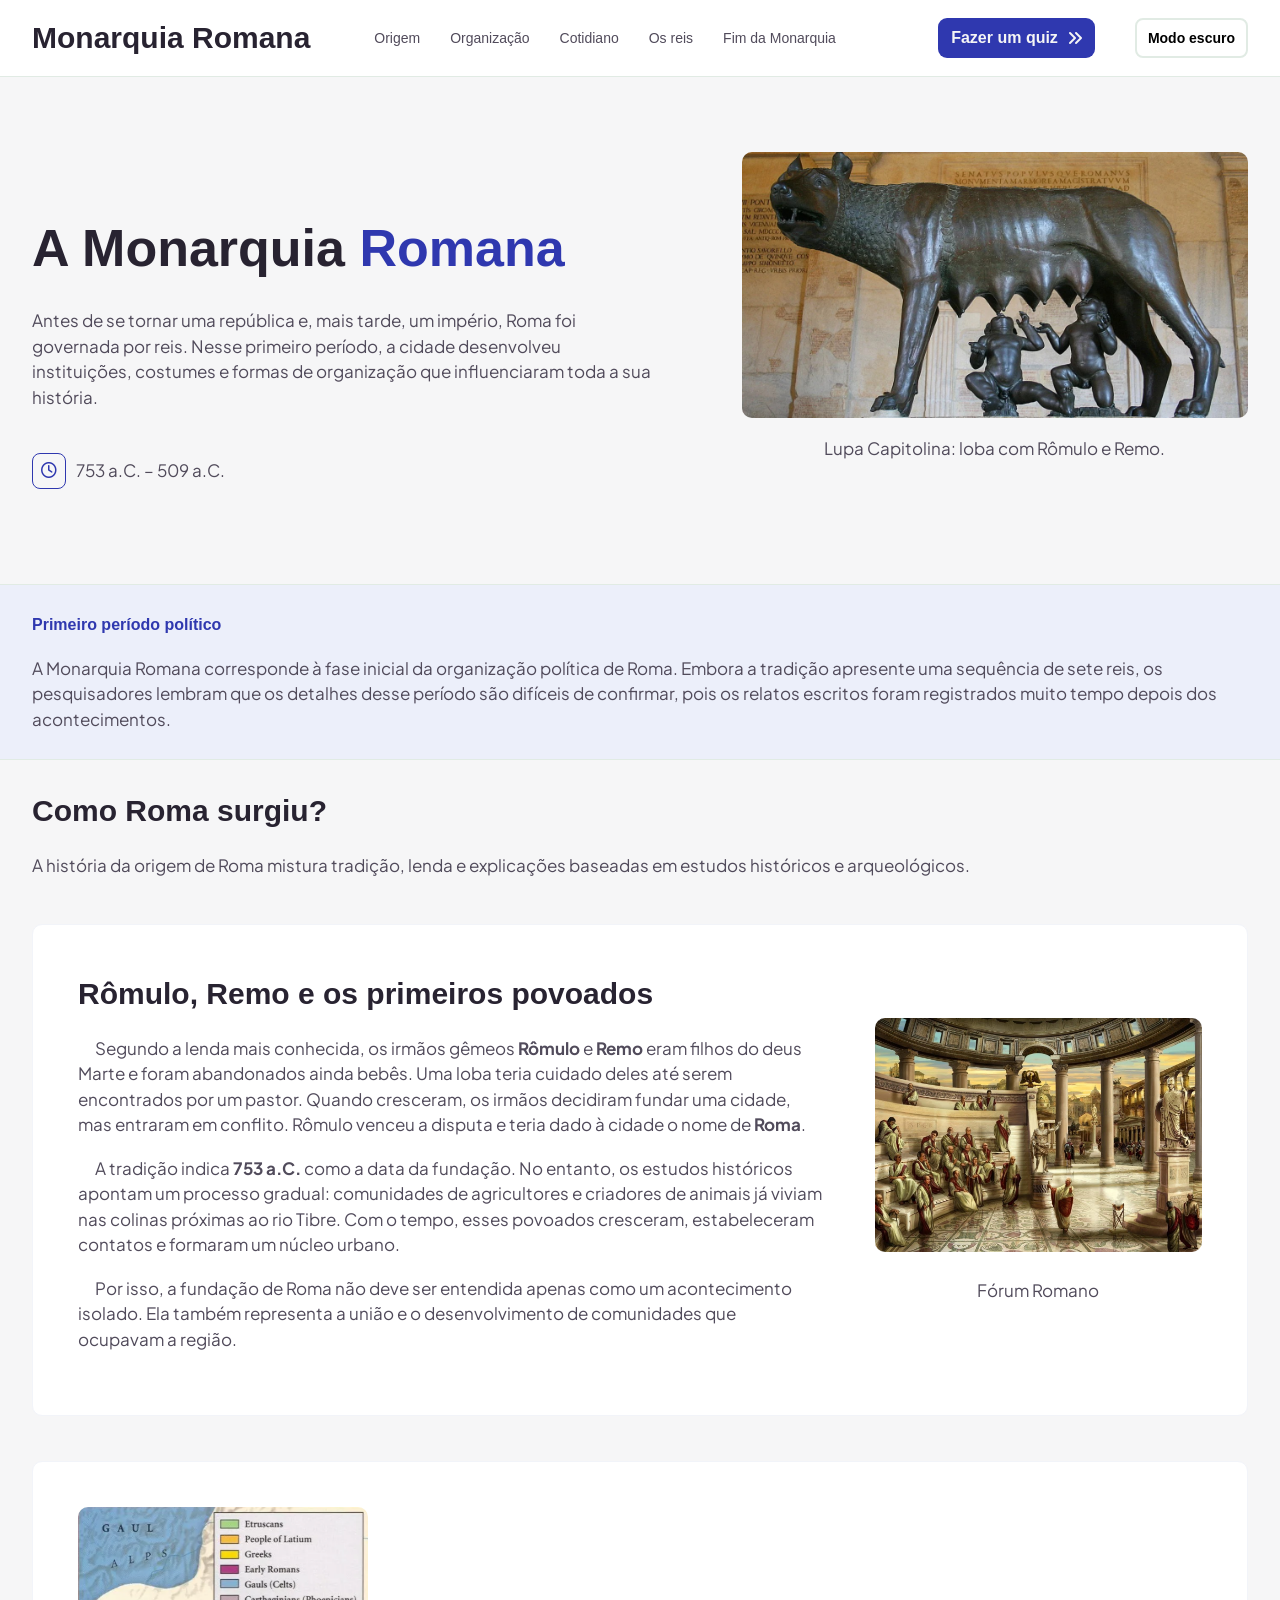
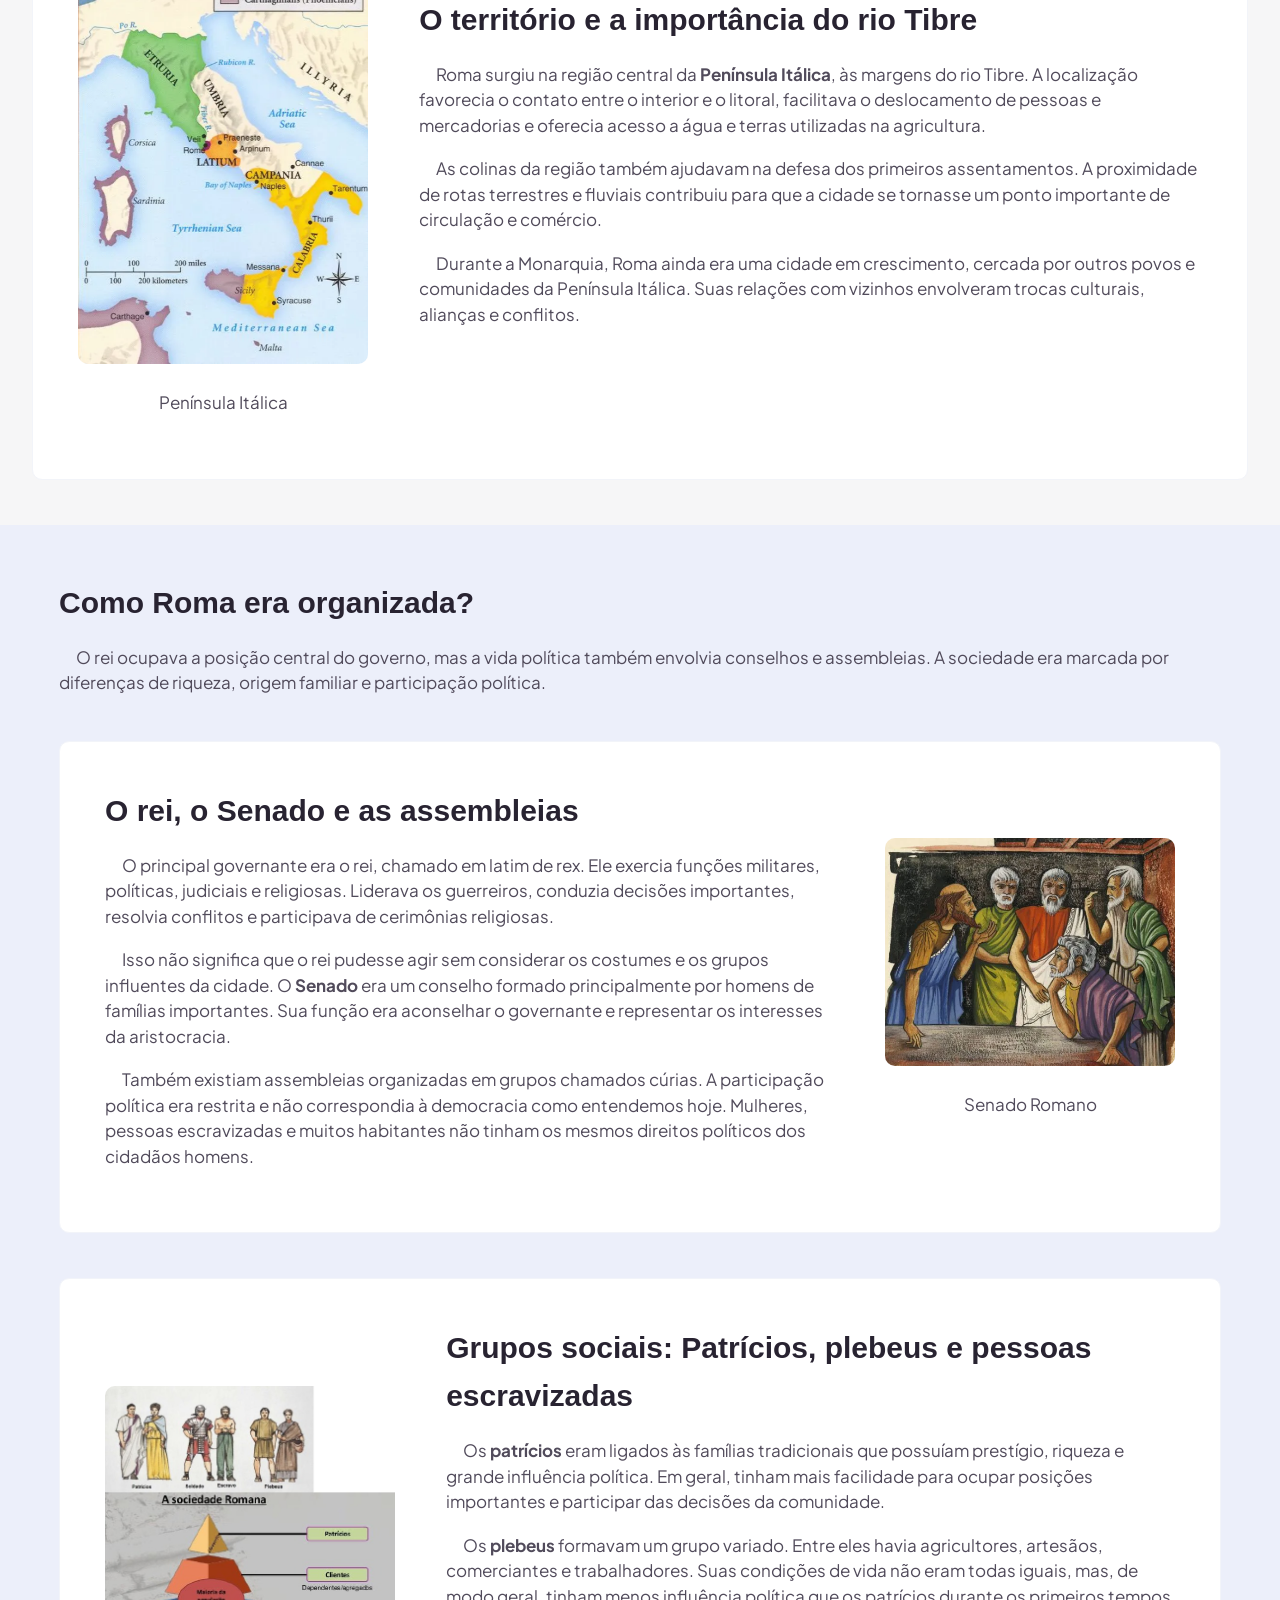
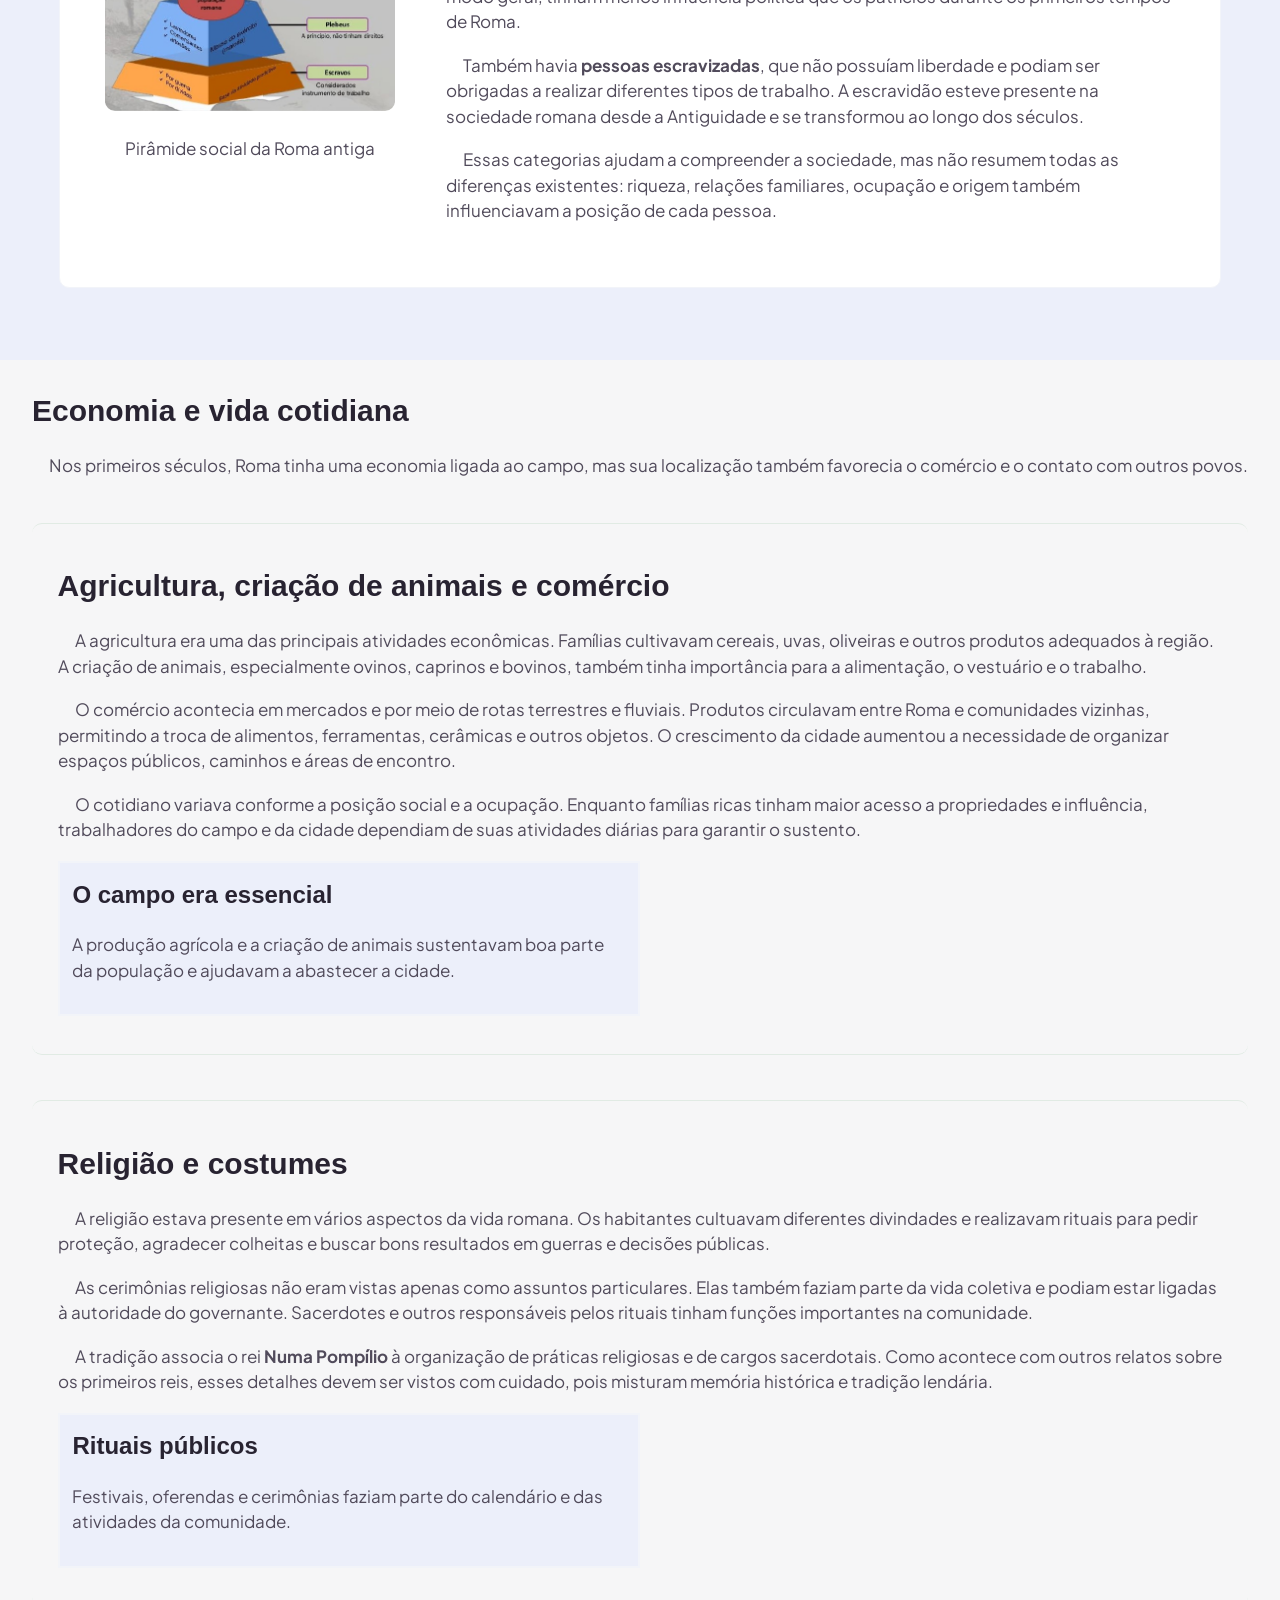
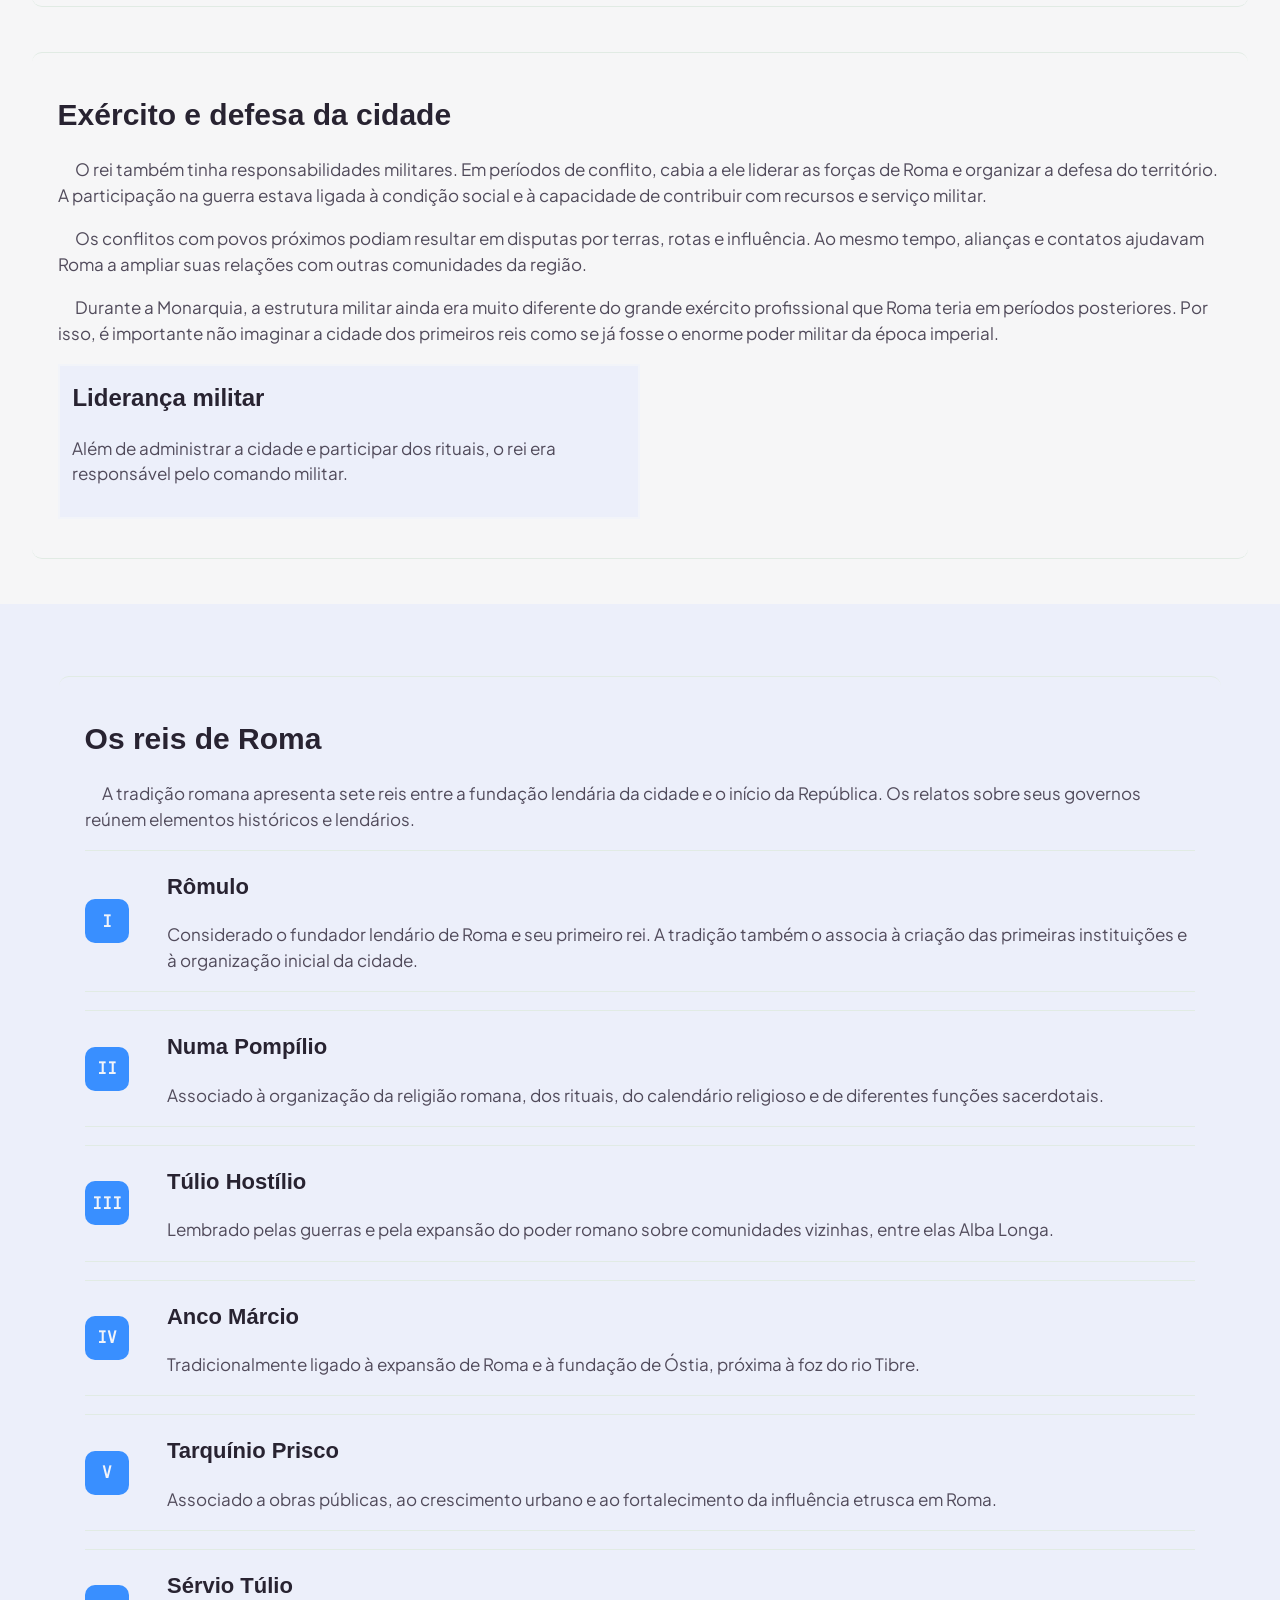
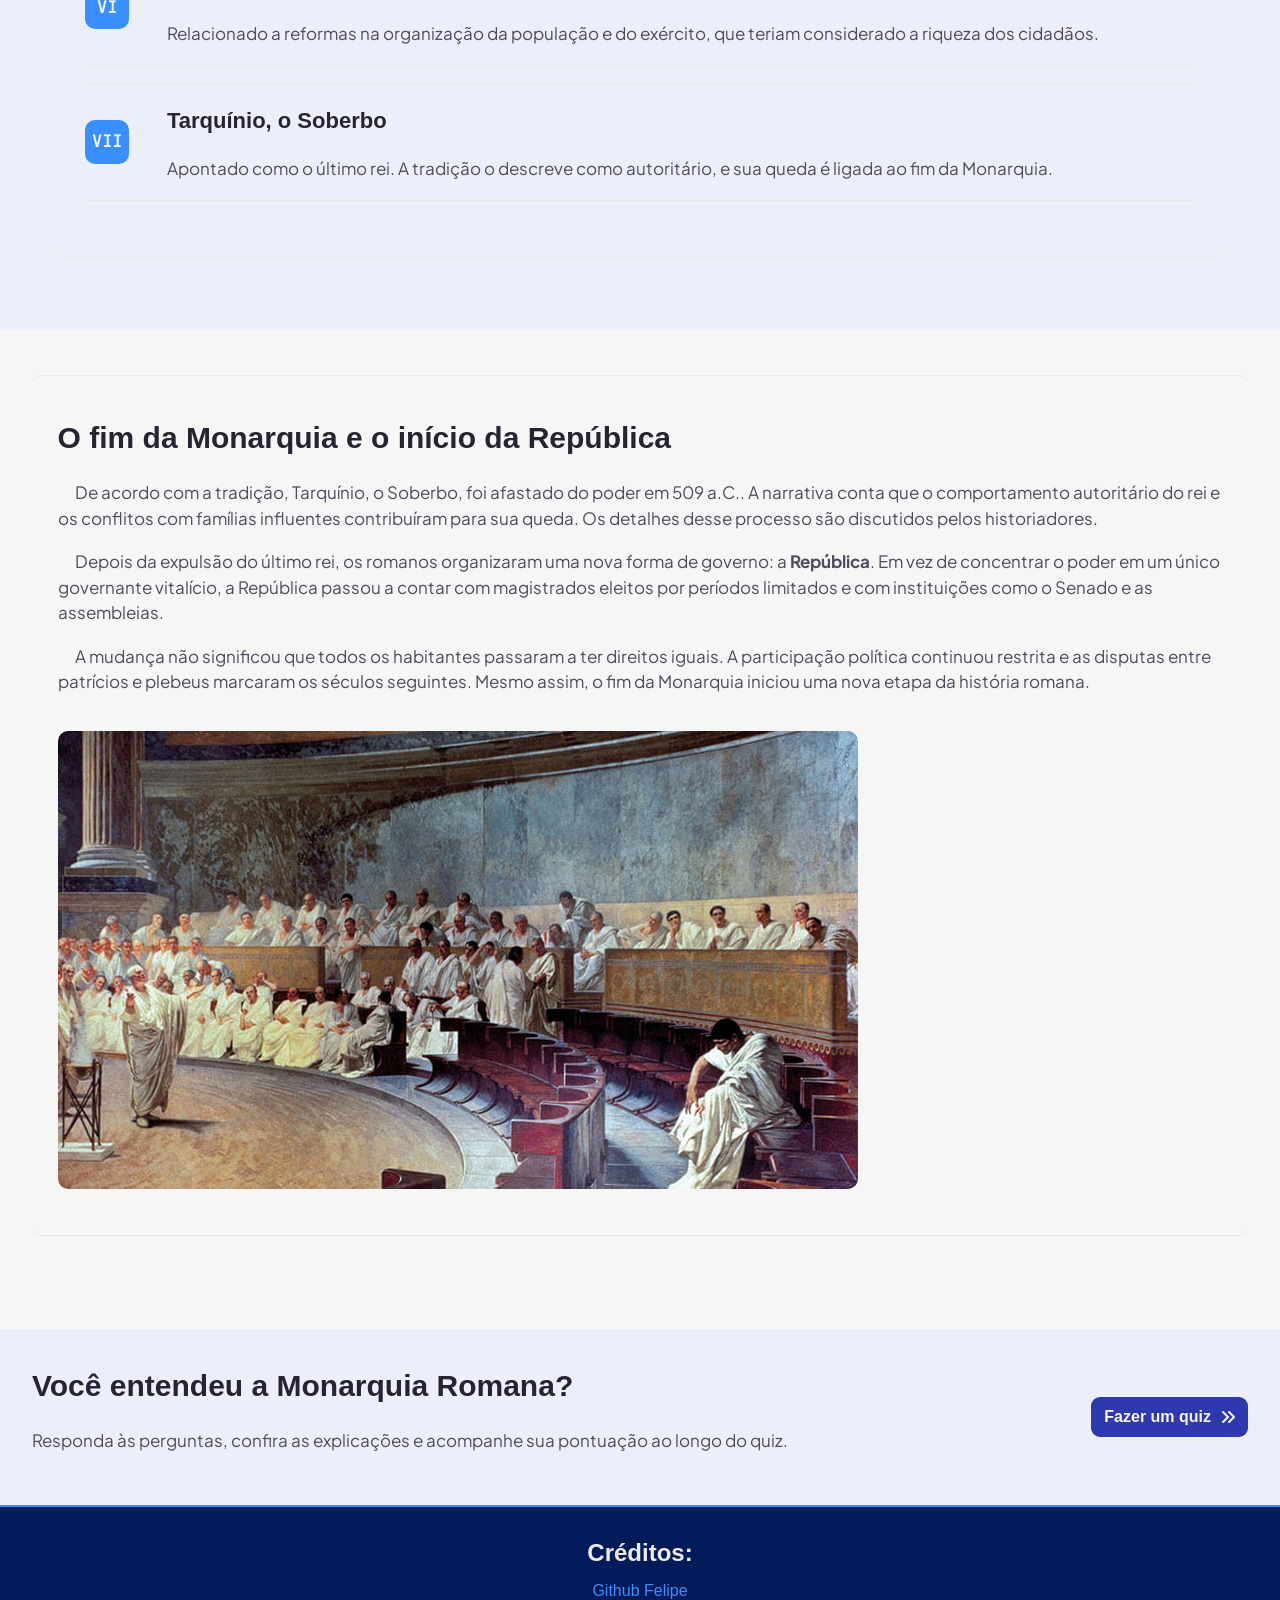
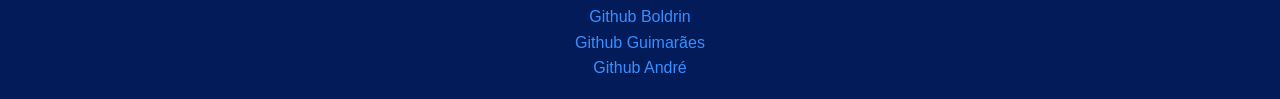
==== commit 8992addd: "second commit" ====
--- a/index.html
+++ b/index.html
@@ -62,6 +62,7 @@
             
             <div class="introducao-img">
                 <img src="assets/images/loba.png"></img>
+                <p class="img-sub">Lupa Capitolina: loba com Rômulo e Remo.</p>
             </div>
         </section>
 
@@ -95,8 +96,8 @@
 
             <div class="card">
                 <div class="card-img">
-                    <img src="assets/images/ponte.jpeg">
-                    <p class="img-sub"></p>
+                    <img src="assets/images/peninsula-italica.png">
+                    <p class="img-sub">Península Itálica </p>
                 </div>
 
                 <div class="card-text">
@@ -126,8 +127,8 @@
                     </div>
                     
                     <div class="card-img">
-                        
-                        <p class="img-sub">Península Itálica</p>
+                        <img src="assets/images/senado.png">
+                        <p class="img-sub">Senado Romano</p>
                     </div>
                     
                 </div>
@@ -135,7 +136,7 @@
                 <div class="card-alt">
                     <div class="card-img">
                         <img src="assets/images/piramidesocial.jpeg">
-                        <p class="img-sub">Península Itálica</p>
+                        <p class="img-sub">Pirâmide social da Roma antiga</p>
                     </div>
                     
                     <div class="card-text">
@@ -334,10 +335,11 @@
 
         <div class="creditos">
             <section class="footer-creditos">
-                <a href="#" class="footer-links">Github Felipe</a>
-                <a href="#" class="footer-links">Github Boldrin</a>
-                <a href="#" class="footer-links">Github Guimarães</a>
-                <a href="#" class="footer-links">Github André</a>
+                <h2>Créditos:</h2>
+                <a href="https://github.com/Kilogabu" class="footer-links">Github Felipe</a>
+                <a href="https://github.com/Boldrin86" class="footer-links">Github Boldrin</a>
+                <a href="https://github.com/guimaraes88" class="footer-links">Github Guimarães</a>
+                <a href="https://github.com/ACruz2512" class="footer-links">Github André</a>
             </section>
         </div>
     </footer>
--- a/styles/style.css
+++ b/styles/style.css
@@ -13,7 +13,7 @@
     --line: #e1ebe4;
     --nirple: #0d7223cc;
     --blue: #2f38af;
-    --blue-deep: #151363;
+    --blue-deep: #041b59;
     --blue-mid: #2f39ca;
     --blue-pale: #f2f4f9;
     --blue-wash: #e8f4f5;
@@ -35,7 +35,7 @@
     --line: #214981;
     --nirple: #0d7223cc;
     --blue: #398fff;
-    --blue-deep: #151363;
+    --blue-deep: #070625;
     --blue-mid: #2f39ca;
     --blue-pale: #141e36;
     --blue-wash: #e8f4f5;
@@ -293,6 +293,7 @@
     border-radius: 10px;
     display: flex;
     align-items: center;
+    flex-direction: column;
 }
 
 
@@ -328,6 +329,8 @@
 
 .card-img{
     min-height: 290px;
+    min-width: 290px;
+    text-align: center;
 }
 
 .card-alt{
@@ -408,7 +411,7 @@
 }
 
 .numero-romano{
-    background-color: var(--nirple);
+    background-color: var(--light-blue);
     border-radius: 10px;
     display: flex;
     height: 44px;
@@ -437,6 +440,7 @@
 .footer-to-quiz{
     background-color: var(--superficie-soft);
     padding: 0.4rem 0;
+    border-bottom: 2px solid var(--light-blue);
 }
 
 .to-quiz{
@@ -462,7 +466,17 @@
 }
 
 .footer-creditos a{
-    color: var(--line);
+    color: var(--light-blue);
+}
+
+.footer-creditos a:hover{
+    text-decoration: underline;
+}
+
+.footer-creditos h2{
+    color: #eceaea;
+    font-size: 24px;
+    margin-bottom: 6px;
 }
 
 
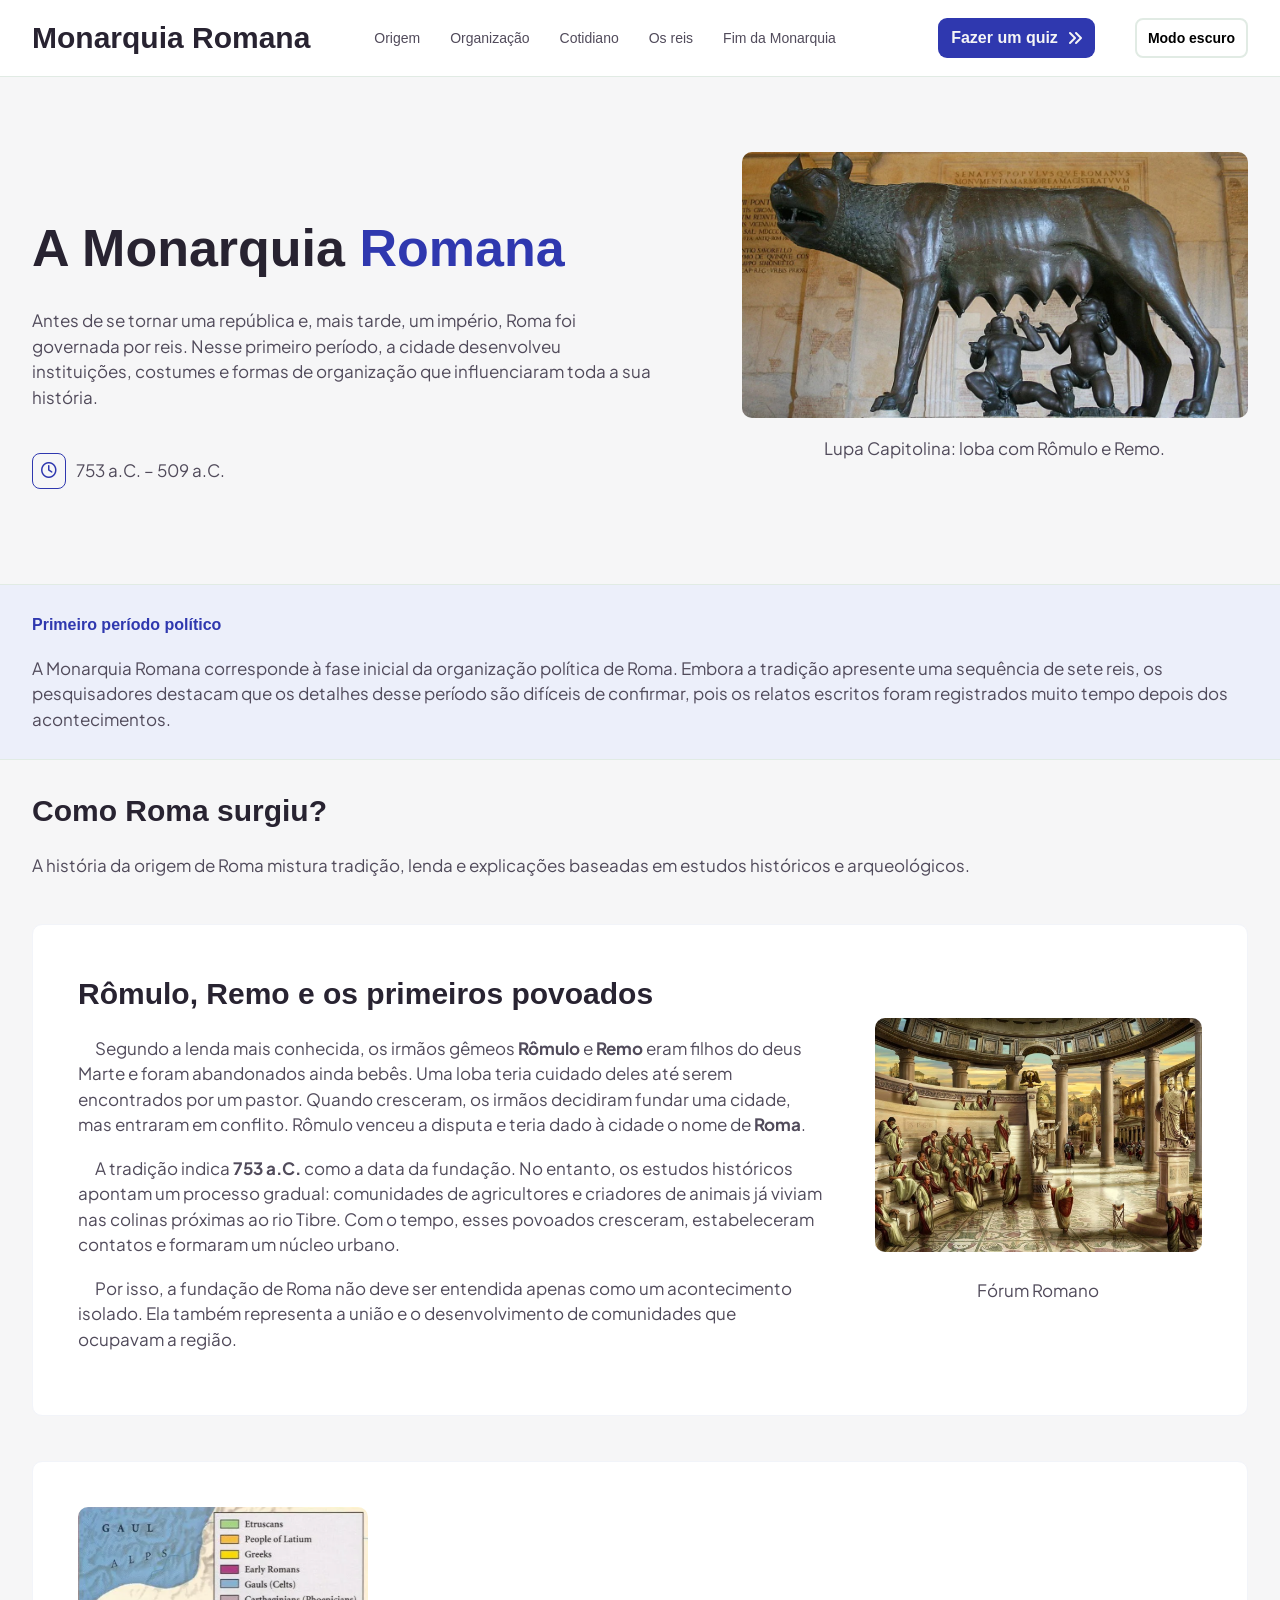
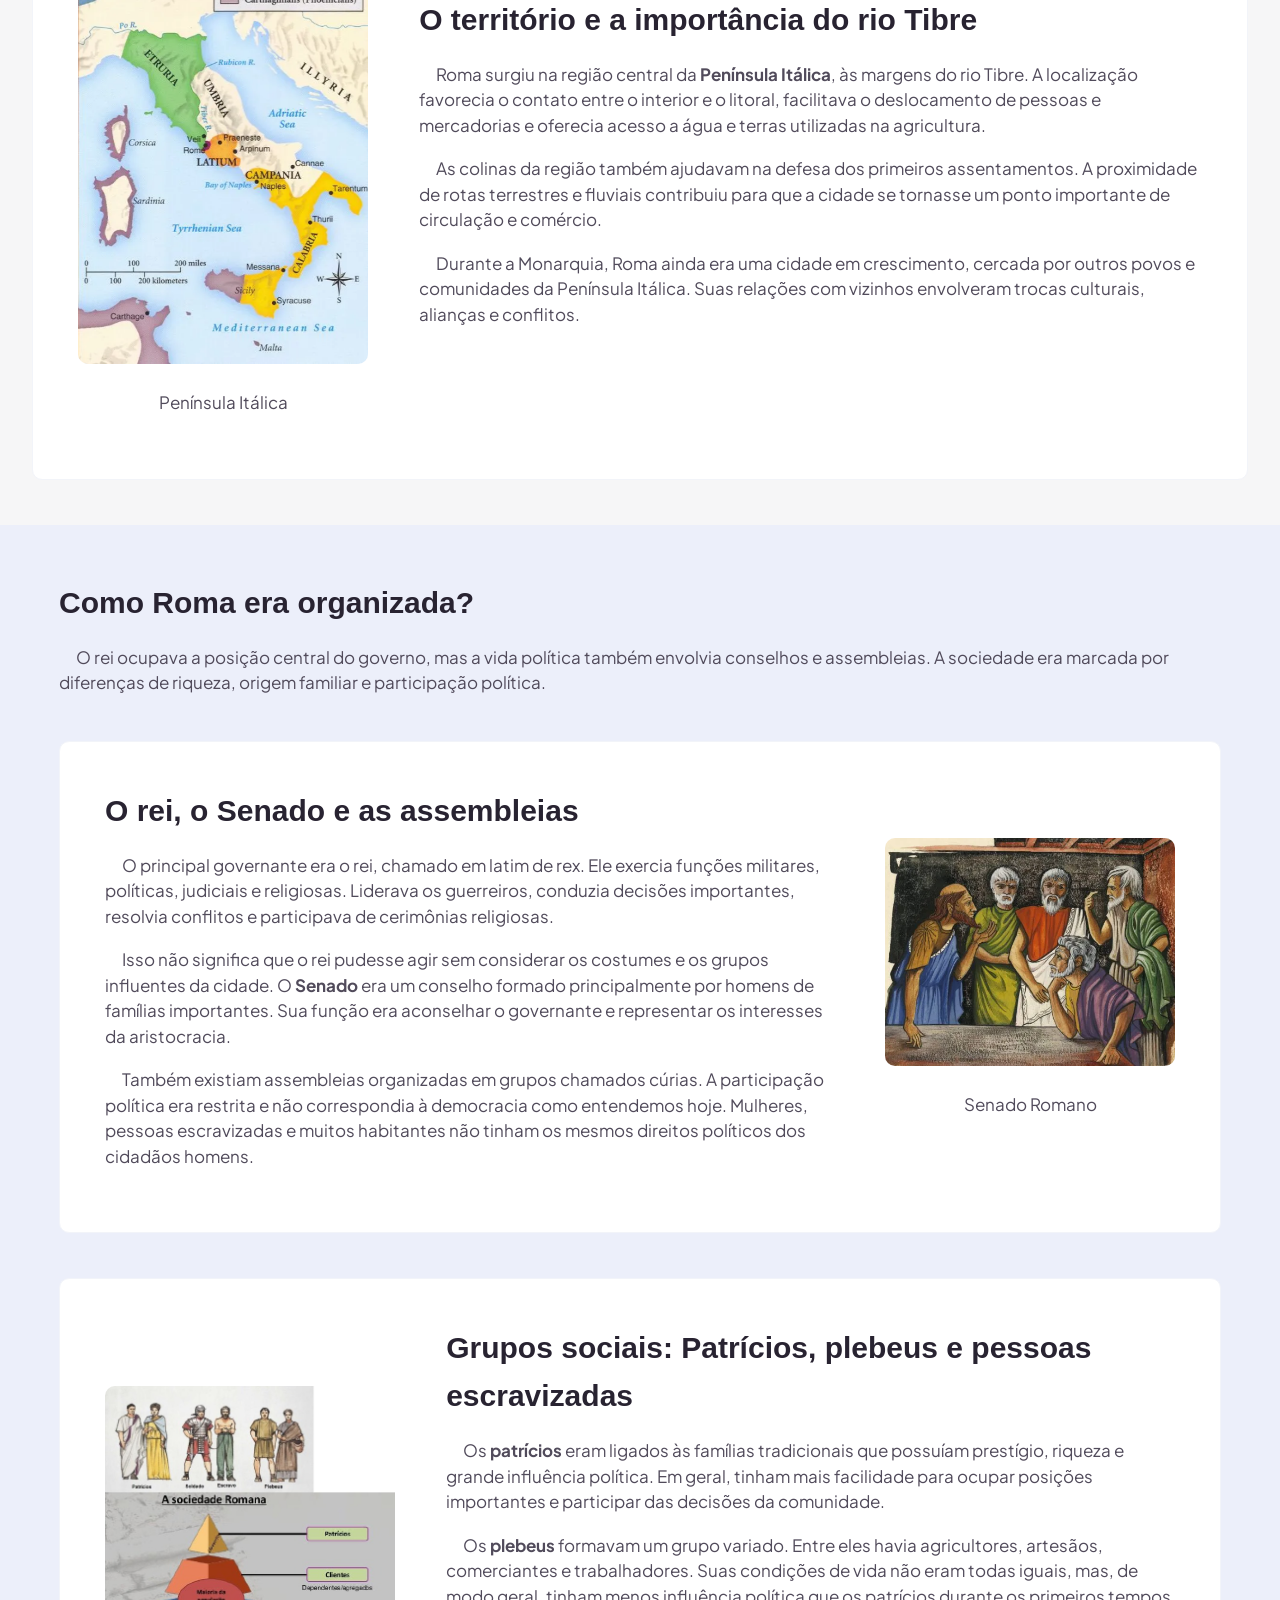
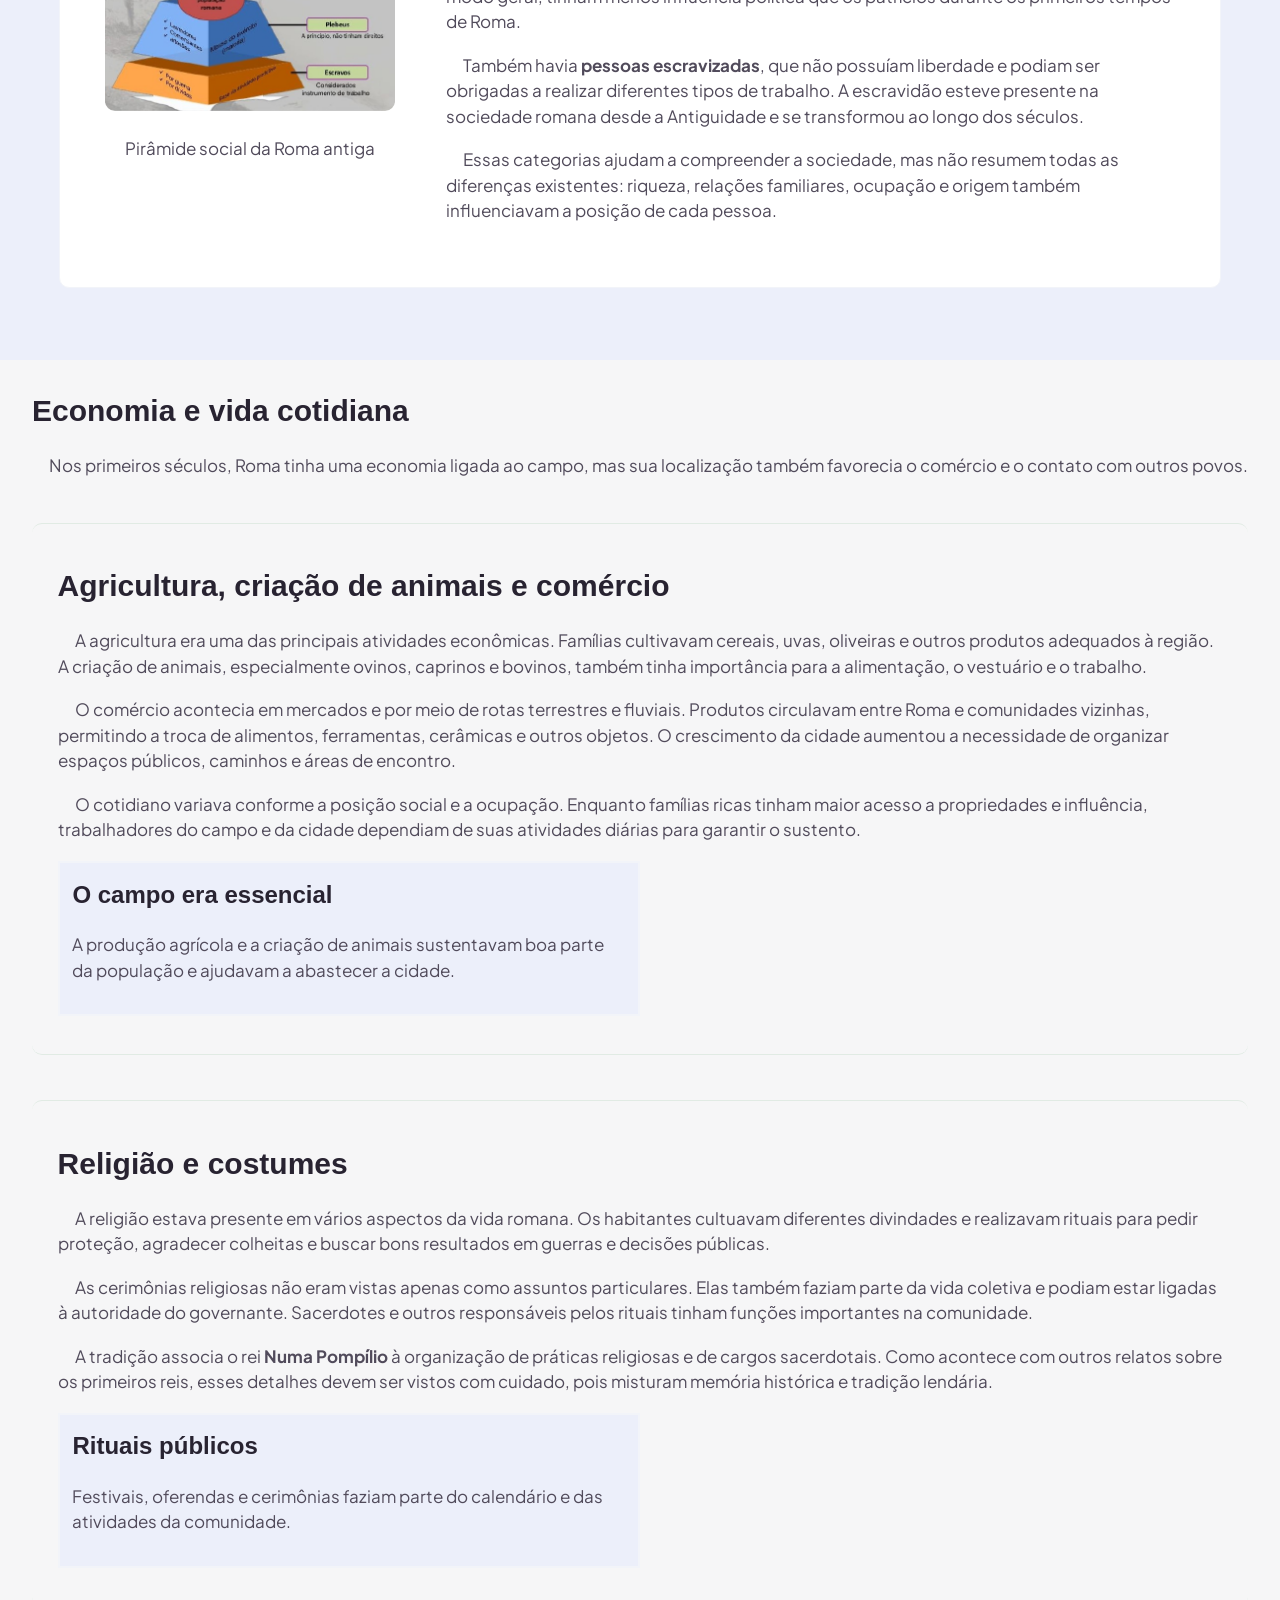
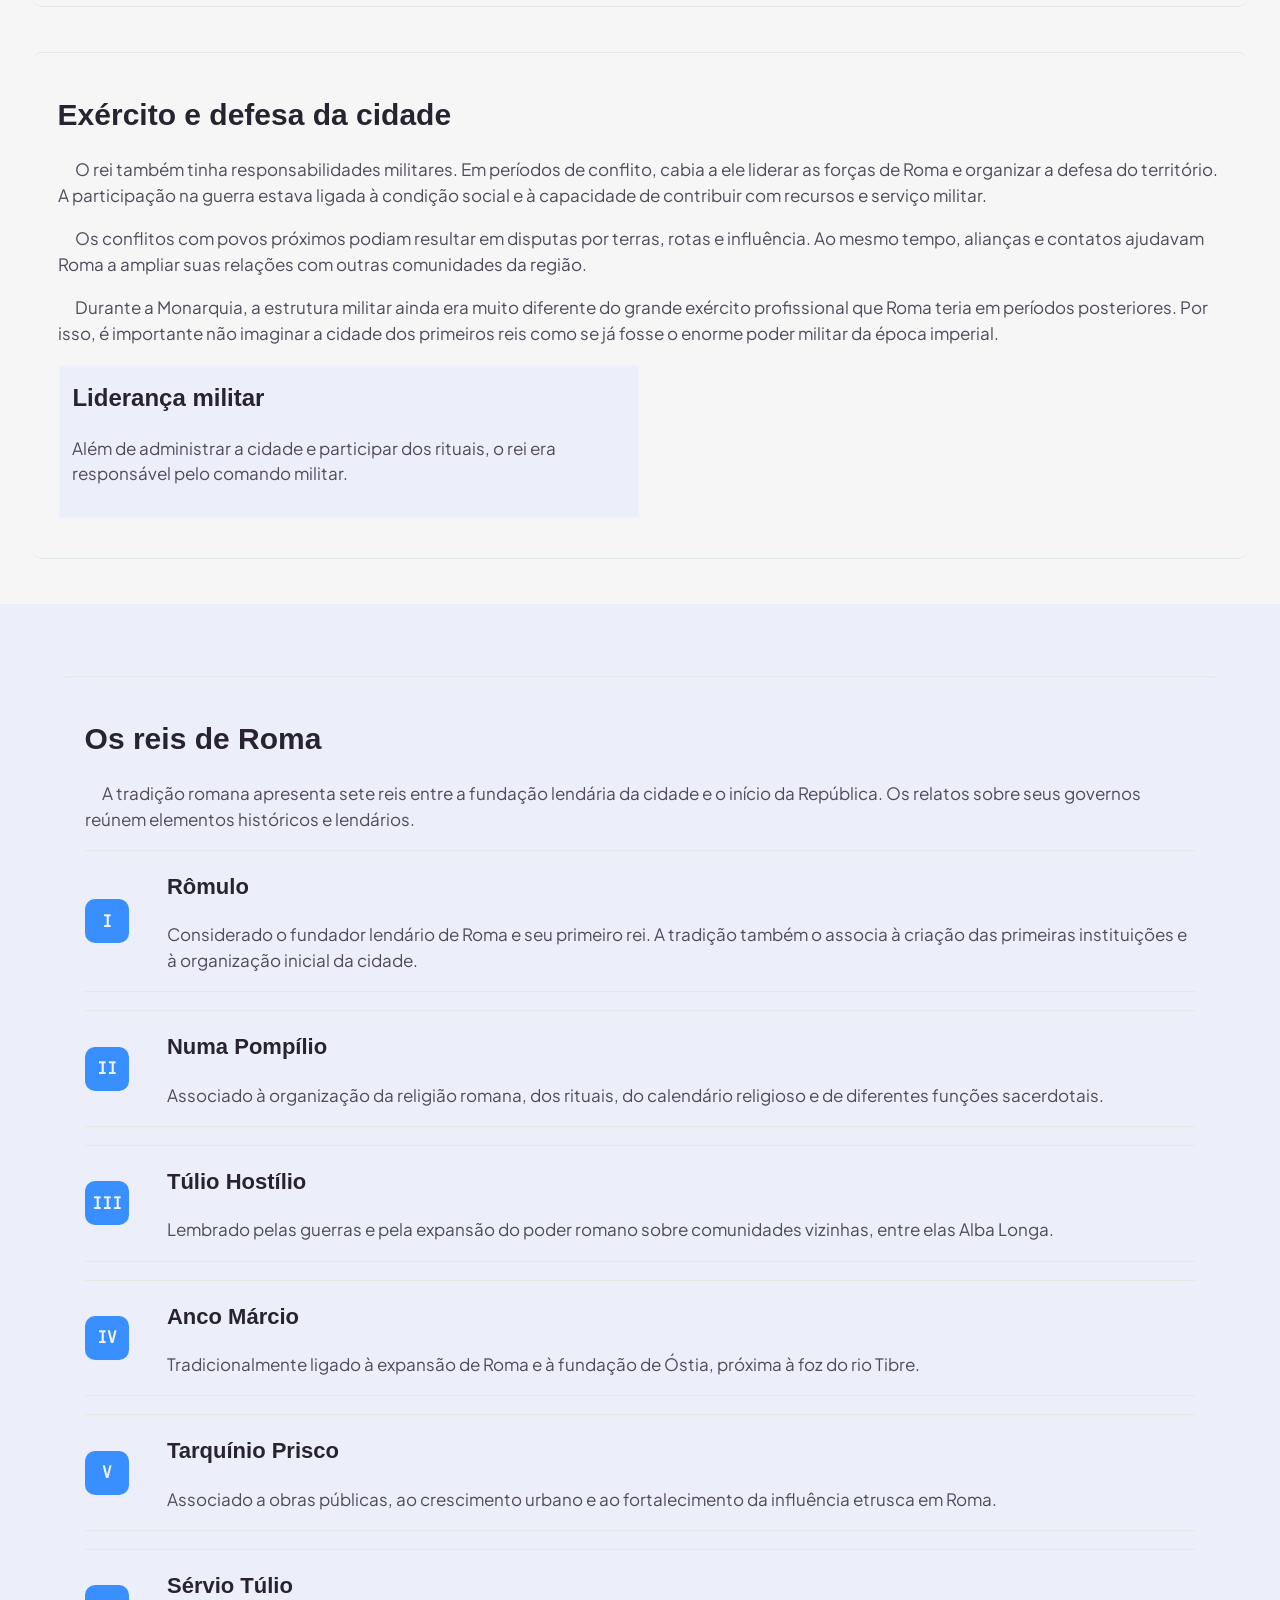
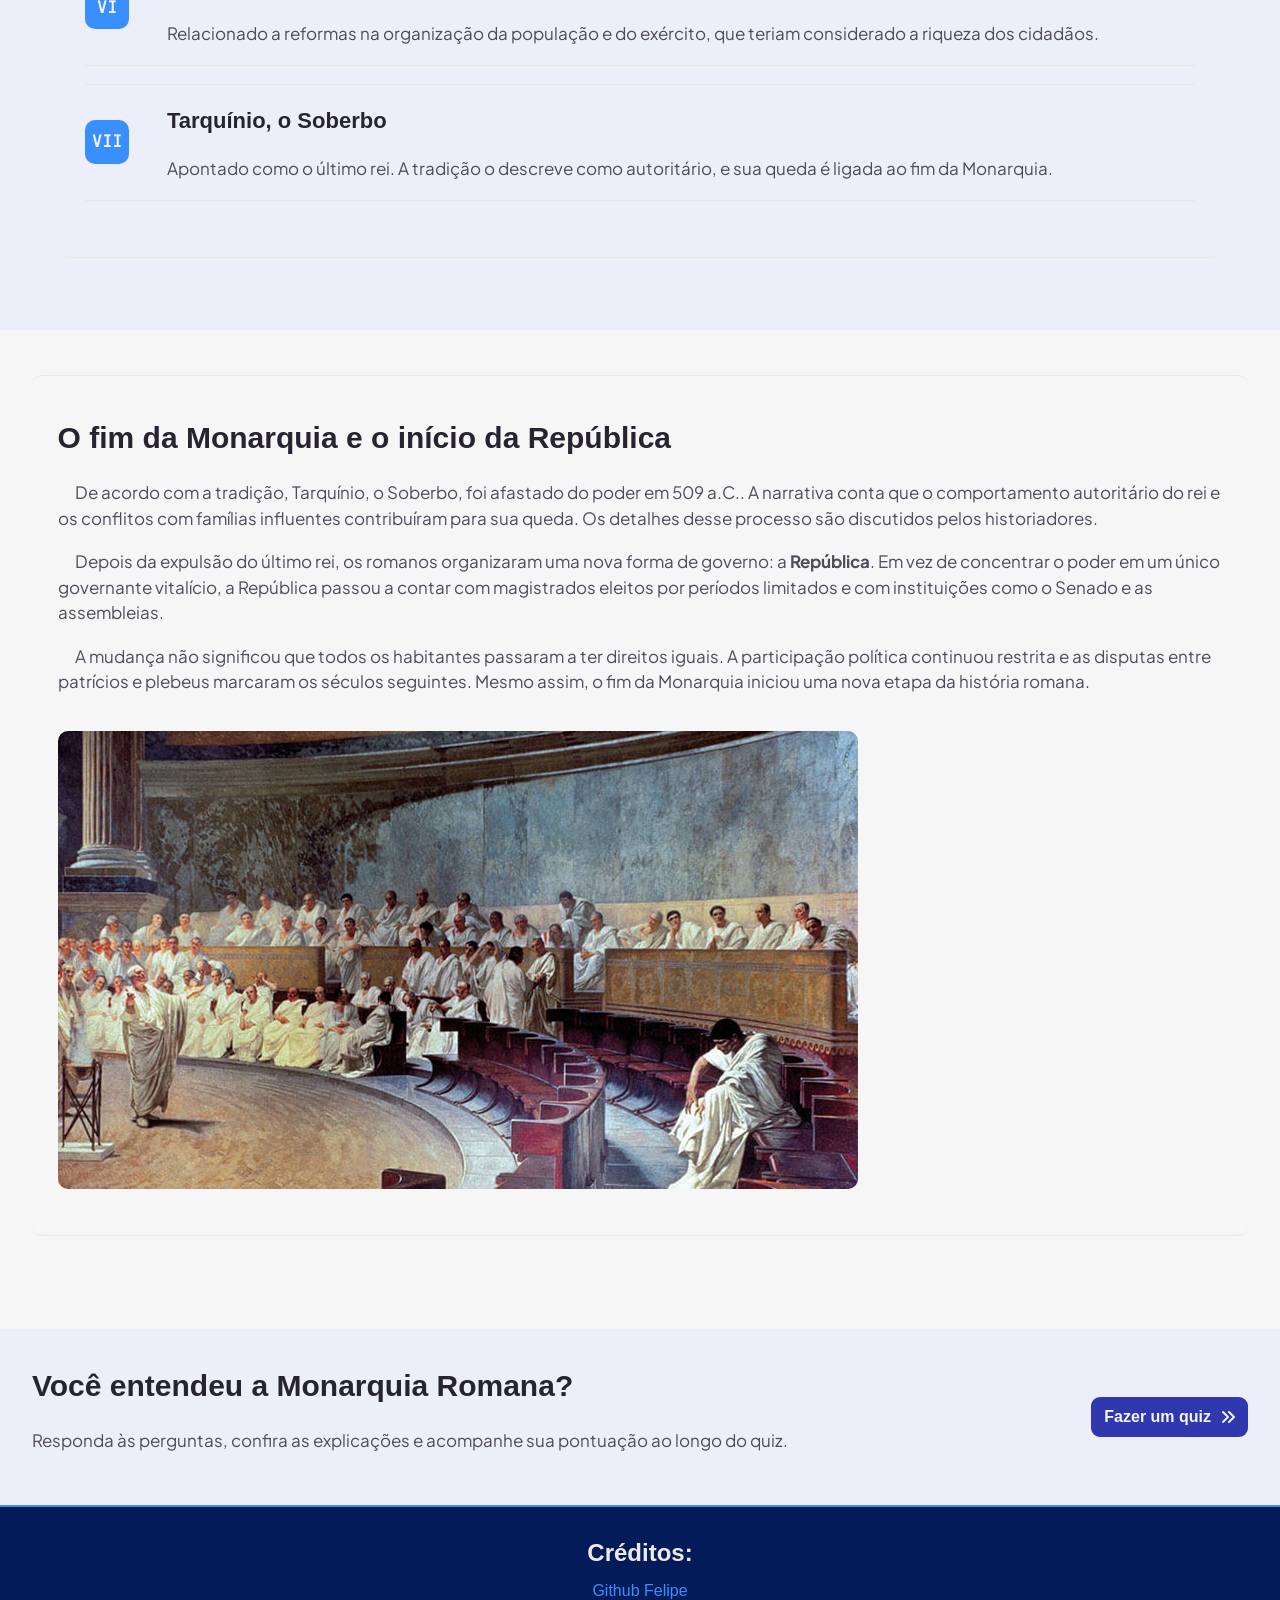
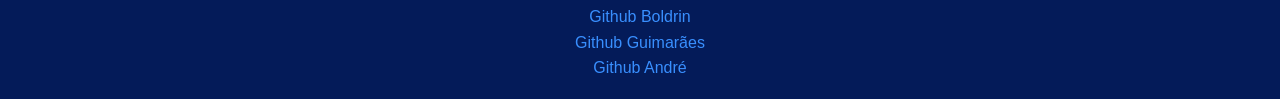
==== commit 141f1079: "fix commit" ====
--- a/index.html
+++ b/index.html
@@ -70,7 +70,7 @@
         <div class="separador">
             <section>
                 <h3>Primeiro período político</h3>
-                <p>A Monarquia Romana corresponde à fase inicial da organização política de Roma. Embora a tradição apresente uma sequência de sete reis, os pesquisadores lembram que os detalhes desse período são difíceis de confirmar, pois os relatos escritos foram registrados muito tempo depois dos acontecimentos.</p>
+                <p>A Monarquia Romana corresponde à fase inicial da organização política de Roma. Embora a tradição apresente uma sequência de sete reis, os pesquisadores destacam que os detalhes desse período são difíceis de confirmar, pois os relatos escritos foram registrados muito tempo depois dos acontecimentos.</p>
             </section>
         </div>
 
--- a/styles/style.css
+++ b/styles/style.css
@@ -17,7 +17,7 @@
     --blue-mid: #2f39ca;
     --blue-pale: #f2f4f9;
     --blue-wash: #e8f4f5;
-    --light-blue: #398fff;
+    --light-blue: #398ffe;
 }
 
 :root[data-theme="dark"] {
